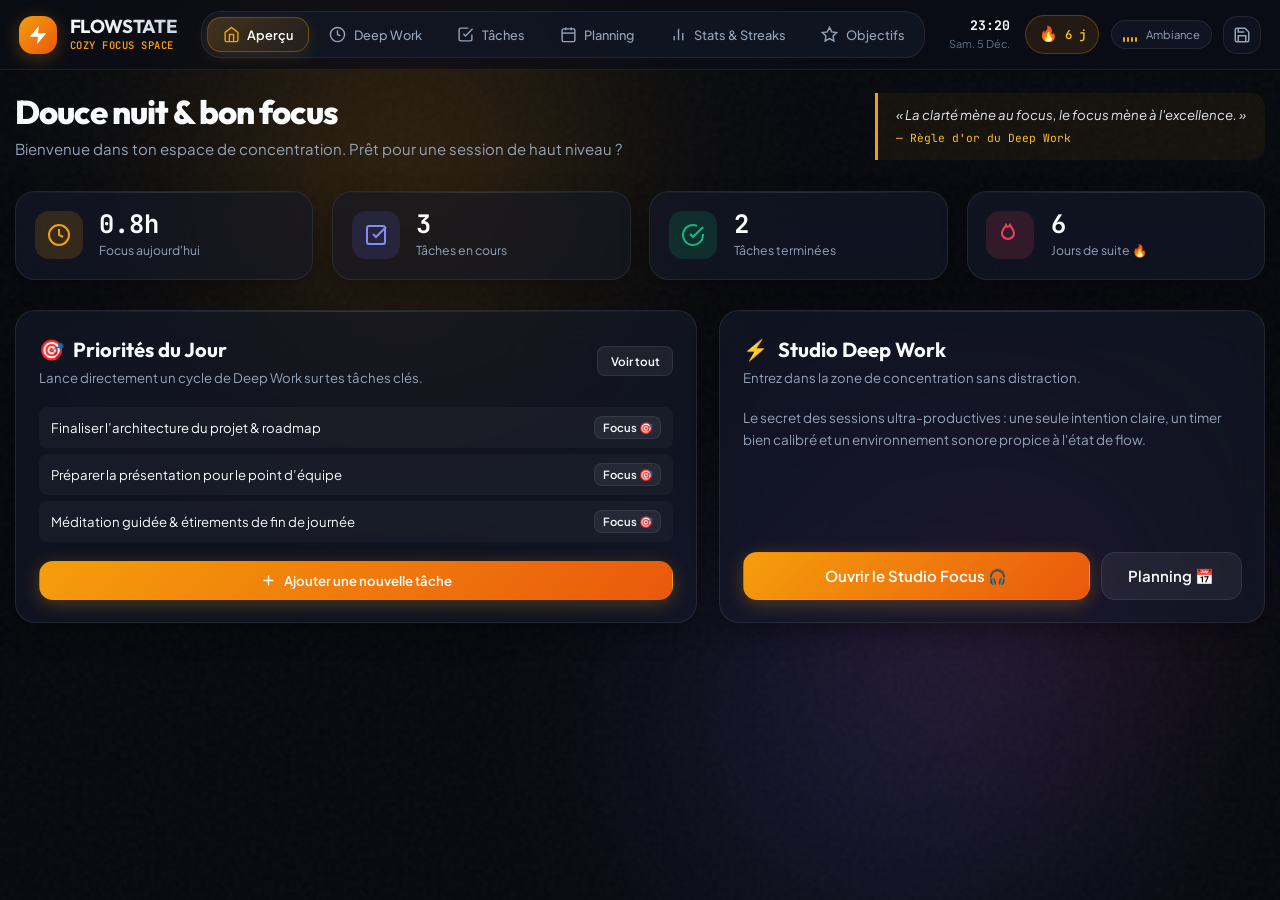
==== index.html @ b47ed3b2 "feat: complete Flowstate PWA with iOS support, lo-fi audio engine, deep work timer and planning" ====
<!DOCTYPE html>
<html lang="fr">
<head>
  <meta charset="UTF-8">
  <meta name="viewport" content="width=device-width, initial-scale=1.0, viewport-fit=cover">
  <title>FLOWSTATE — Productivité, Deep Work & Planning Cozy</title>
  <meta name="description" content="Plateforme de productivité personnelle alliant Deep Work, Time-blocking, To-Do list et ambiance sonore lo-fi.">
  <link rel="manifest" href="manifest.json">
  <meta name="theme-color" content="#0c0e17">
  <!-- iOS Safari PWA support -->
  <meta name="apple-mobile-web-app-capable" content="yes">
  <meta name="apple-mobile-web-app-status-bar-style" content="black-translucent">
  <meta name="apple-mobile-web-app-title" content="Flowstate">
  <link rel="apple-touch-icon" href="assets/apple-touch-icon.png">
  <link rel="stylesheet" href="css/style.css">
  <link rel="icon" type="image/png" href="assets/icon-192.png">
</head>
<body>
  <!-- Ambient Floating Glowing Orbs -->
  <div class="ambient-bg" aria-hidden="true">
    <div class="ambient-orb orb-1"></div>
    <div class="ambient-orb orb-2"></div>
    <div class="ambient-orb orb-3"></div>
  </div>
  <div class="ambient-noise" aria-hidden="true"></div>

  <!-- Confetti Canvas for Celebrations -->
  <canvas id="confettiCanvas" style="position:fixed;inset:0;pointer-events:none;z-index:999;"></canvas>

  <div class="app-layout">
    <!-- Sticky Navigation Header -->
    <header class="app-header">
      <div class="brand-section">
        <div class="brand-logo" title="Flowstate">
          <svg viewBox="0 0 24 24">
            <path d="M13 2L3 14h9l-1 8 10-12h-9l1-8z"/>
          </svg>
        </div>
        <div class="brand-info">
          <h1>FLOWSTATE</h1>
          <div class="brand-badge">Cozy Focus Space</div>
        </div>
      </div>

      <!-- Navigation Views -->
      <nav class="nav-tabs" aria-label="Navigation principale">
        <button class="nav-tab-btn active" data-nav-target="dashboard" id="nav-dashboard">
          <svg viewBox="0 0 24 24"><path d="M3 9l9-7 9 7v11a2 2 0 0 1-2 2H5a2 2 0 0 1-2-2z"></path><polyline points="9 22 9 12 15 12 15 22"></polyline></svg>
          Aperçu
        </button>
        <button class="nav-tab-btn" data-nav-target="timer" id="nav-timer">
          <svg viewBox="0 0 24 24"><circle cx="12" cy="12" r="10"></circle><polyline points="12 6 12 12 16 14"></polyline></svg>
          Deep Work
        </button>
        <button class="nav-tab-btn" data-nav-target="tasks" id="nav-tasks">
          <svg viewBox="0 0 24 24"><path d="M9 11l3 3L22 4"></path><path d="M21 12v7a2 2 0 0 1-2 2H5a2 2 0 0 1-2-2V5a2 2 0 0 1 2-2h11"></path></svg>
          Tâches
        </button>
        <button class="nav-tab-btn" data-nav-target="planner" id="nav-planner">
          <svg viewBox="0 0 24 24"><rect x="3" y="4" width="18" height="18" rx="2" ry="2"></rect><line x1="16" y1="2" x2="16" y2="6"></line><line x1="8" y1="2" x2="8" y2="6"></line><line x1="3" y1="10" x2="21" y2="10"></line></svg>
          Planning
        </button>
        <button class="nav-tab-btn" data-nav-target="stats" id="nav-stats">
          <svg viewBox="0 0 24 24"><line x1="18" y1="20" x2="18" y2="10"></line><line x1="12" y1="20" x2="12" y2="4"></line><line x1="6" y1="20" x2="6" y2="14"></line></svg>
          Stats & Streaks
        </button>
        <button class="nav-tab-btn" data-nav-target="goals" id="nav-goals">
          <svg viewBox="0 0 24 24"><polygon points="12 2 15.09 8.26 22 9.27 17 14.14 18.18 21.02 12 17.77 5.82 21.02 7 14.14 2 9.27 8.91 8.26 12 2"></polygon></svg>
          Objectifs
        </button>
      </nav>

      <!-- Right Header Actions -->
      <div class="header-actions">
        <!-- Live Clock & Date -->
        <div style="text-align: right; margin-right: 0.25rem;">
          <div id="liveClockTime" style="font-family: var(--font-mono); font-size: 0.88rem; font-weight: 700; color: var(--text-main);">--:--</div>
          <div id="liveClockDate" style="font-size: 0.72rem; color: var(--text-dim); text-transform: capitalize;">--</div>
        </div>

        <!-- Streak Pill -->
        <div class="streak-pill" title="Série de jours consécutifs avec session de travail">
          <span class="streak-icon">🔥</span>
          <span id="headerStreakNum">0</span>j
        </div>

        <!-- Ambient Sound Mini Player -->
        <div class="audio-quick-widget" id="audioQuickWidget" title="Ouvrir le mixeur d'ambiance Lo-Fi">
          <div class="audio-equalizer">
            <span class="eq-bar"></span>
            <span class="eq-bar"></span>
            <span class="eq-bar"></span>
            <span class="eq-bar"></span>
          </div>
          <span class="audio-quick-label">Ambiance</span>
        </div>

        <!-- Backup & Settings Button -->
        <button class="icon-btn" id="btnOpenBackupModal" title="Sauvegarde, Export/Import JSON">
          <svg viewBox="0 0 24 24" style="width: 18px; height: 18px; stroke: currentColor; fill: none; stroke-width: 2;">
            <path d="M19 21H5a2 2 0 0 1-2-2V5a2 2 0 0 1 2-2h11l5 5v11a2 2 0 0 1-2 2z"></path>
            <polyline points="17 21 17 13 7 13 7 21"></polyline>
            <polyline points="7 3 7 8 15 8"></polyline>
          </svg>
        </button>
      </div>
    </header>

    <!-- Main Content -->
    <main class="app-main">
      <!-- ========================================== -->
      <!-- VIEW 1: DASHBOARD OVERVIEW                 -->
      <!-- ========================================== -->
      <section class="tab-view active" id="view-dashboard">
        <div class="dashboard-hero">
          <div>
            <h2 class="greeting-title" id="dashboardGreeting">Bonjour</h2>
            <p class="greeting-subtitle">Bienvenue dans ton espace de concentration. Prêt pour une session de haut niveau ?</p>
          </div>
          <div class="quote-box">
            <div class="quote-text">« La clarté mène au focus, le focus mène à l'excellence. »</div>
            <div class="quote-author">— Règle d'or du Deep Work</div>
          </div>
        </div>

        <!-- Key Metrics Cards -->
        <div class="metrics-grid">
          <div class="glass-panel metric-card">
            <div class="metric-icon-wrap amber">
              <svg viewBox="0 0 24 24"><circle cx="12" cy="12" r="10"></circle><polyline points="12 6 12 12 16 14"></polyline></svg>
            </div>
            <div>
              <div class="metric-value" id="metricTodayFocus">0.0h</div>
              <div class="metric-label">Focus aujourd'hui</div>
            </div>
          </div>

          <div class="glass-panel metric-card">
            <div class="metric-icon-wrap indigo">
              <svg viewBox="0 0 24 24"><rect x="3" y="3" width="18" height="18" rx="2" ry="2"></rect><polyline points="9 11 12 14 22 4"></polyline></svg>
            </div>
            <div>
              <div class="metric-value" id="metricPendingTasks">0</div>
              <div class="metric-label">Tâches en cours</div>
            </div>
          </div>

          <div class="glass-panel metric-card">
            <div class="metric-icon-wrap emerald">
              <svg viewBox="0 0 24 24"><path d="M22 11.08V12a10 10 0 1 1-5.93-9.14"></path><polyline points="22 4 12 14.01 9 11.01"></polyline></svg>
            </div>
            <div>
              <div class="metric-value" id="metricDoneTasks">0</div>
              <div class="metric-label">Tâches terminées</div>
            </div>
          </div>

          <div class="glass-panel metric-card">
            <div class="metric-icon-wrap rose">
              <svg viewBox="0 0 24 24"><path d="M12 2c1.5 3 4 5 4 8a6 6 0 1 1-12 0c0-3 2.5-5 4-8 1 2 2 3 4 0z"></path></svg>
            </div>
            <div>
              <div class="metric-value" id="streakLargeNum">0</div>
              <div class="metric-label">Jours de suite 🔥</div>
            </div>
          </div>
        </div>

        <!-- Two columns: Quick Actions & Priorities -->
        <div class="dashboard-grid">
          <!-- Left: Current Priorities & Tasks Quick Access -->
          <div class="glass-panel">
            <div class="section-header">
              <div>
                <h3 class="section-title">
                  <span>🎯</span> Priorités du Jour
                </h3>
                <p class="section-desc">Lance directement un cycle de Deep Work sur tes tâches clés.</p>
              </div>
              <button onclick="window.app.switchTab('tasks')" class="btn btn-secondary btn-sm">Voir tout</button>
            </div>
            <div id="dashRecentTasksList"></div>
            <div style="margin-top: 1.25rem; text-align: center;">
              <button onclick="window.app.switchTab('tasks')" class="btn btn-primary" style="width: 100%;">
                <svg viewBox="0 0 24 24"><line x1="12" y1="5" x2="12" y2="19"></line><line x1="5" y1="12" x2="19" y2="12"></line></svg>
                Ajouter une nouvelle tâche
              </button>
            </div>
          </div>

          <!-- Right: Focus Studio Quick Launcher -->
          <div class="glass-panel" style="display: flex; flex-direction: column; justify-content: space-between;">
            <div>
              <div class="section-header">
                <div>
                  <h3 class="section-title">
                    <span>⚡</span> Studio Deep Work
                  </h3>
                  <p class="section-desc">Entrez dans la zone de concentration sans distraction.</p>
                </div>
              </div>
              <p style="font-size: 0.9rem; color: var(--text-muted); line-height: 1.6; margin-bottom: 1.5rem;">
                Le secret des sessions ultra-productives : une seule intention claire, un timer bien calibré et un environnement sonore propice à l'état de flow.
              </p>
            </div>
            <div style="display: flex; gap: 0.75rem;">
              <button onclick="window.app.switchTab('timer')" class="btn btn-primary btn-lg" style="flex: 1;">
                Ouvrir le Studio Focus 🎧
              </button>
              <button onclick="window.app.switchTab('planner')" class="btn btn-secondary btn-lg">
                Planning 📅
              </button>
            </div>
          </div>
        </div>
      </section>

      <!-- ========================================== -->
      <!-- VIEW 2: DEEP WORK STUDIO (TIMER)           -->
      <!-- ========================================== -->
      <section class="tab-view" id="view-timer">
        <div class="deepwork-container">
          <div class="glass-panel timer-card">
            <!-- Mode Selector Pills -->
            <div class="timer-modes">
              <button class="timer-mode-btn active" data-timer-mode="deepwork">Deep Work (50m)</button>
              <button class="timer-mode-btn" data-timer-mode="pomodoro">Pomodoro (25m)</button>
              <button class="timer-mode-btn" data-timer-mode="ultradian">Sprint (90m)</button>
            </div>

            <!-- Circular SVG Progress Timer -->
            <div class="timer-circle-wrap">
              <svg class="timer-svg" viewBox="0 0 320 320">
                <defs>
                  <linearGradient id="timerGradient" x1="0" y1="0" x2="1" y2="1">
                    <stop offset="0%" stop-color="#F59E0B" />
                    <stop offset="50%" stop-color="#FB923C" />
                    <stop offset="100%" stop-color="#EA580C" />
                  </linearGradient>
                </defs>
                <circle class="timer-circle-bg" cx="160" cy="160" r="140"></circle>
                <circle class="timer-circle-progress" id="timerProgressCircle" cx="160" cy="160" r="140"></circle>
              </svg>
              <div class="timer-center-content">
                <div class="timer-countdown" id="timerCountdown">50:00</div>
                <div class="timer-session-label" id="timerSessionLabel">🎯 Deep Work en cours</div>
                <div class="timer-session-cycle" id="timerCycleLabel">Cycle #1</div>
              </div>
            </div>

            <!-- Session Intention / Active Task -->
            <div class="focus-intention-wrap">
              <div class="focus-intention-text">
                <div class="intention-label">Intention de cette session :</div>
                <div class="intention-task-name" id="intentionTaskName">Session libre (aucun objectif spécifique lié)</div>
              </div>
              <button onclick="window.app.switchTab('tasks')" class="btn btn-secondary btn-sm" title="Associer une tâche de la liste">
                Changer
              </button>
            </div>

            <!-- Controls (Play, Reset, Skip, Zen Fullscreen) -->
            <div class="timer-controls">
              <button class="btn-timer-secondary" id="btnTimerReset" title="Réinitialiser le cycle">
                <svg viewBox="0 0 24 24"><path d="M1 4v6h6"></path><path d="M3.51 15a9 9 0 1 0 2.13-9.36L1 10"></path></svg>
              </button>

              <button class="btn-timer-primary" id="btnTimerPlay" title="Démarrer / Pause">
                <svg viewBox="0 0 24 24"><path d="M8 5v14l11-7z"/></svg>
              </button>

              <button class="btn-timer-secondary" id="btnTimerSkip" title="Passer au segment suivant">
                <svg viewBox="0 0 24 24"><polygon points="5 4 15 12 5 20 5 4"></polygon><line x1="19" y1="5" x2="19" y2="19"></line></svg>
              </button>

              <button class="btn-timer-secondary" id="btnTimerZen" title="Mode Zen Plein Écran (Echap pour sortir)">
                <svg viewBox="0 0 24 24"><polyline points="15 3 21 3 21 9"></polyline><polyline points="9 21 3 21 3 15"></polyline><line x1="21" y1="3" x2="14" y2="10"></line><line x1="3" y1="21" x2="10" y2="14"></line></svg>
              </button>
            </div>
          </div>
        </div>
      </section>

      <!-- ========================================== -->
      <!-- VIEW 3: TO-DO LIST & TASK MANAGEMENT       -->
      <!-- ========================================== -->
      <section class="tab-view" id="view-tasks">
        <div class="tasks-container">
          <!-- Task Creation Bar -->
          <div class="task-creator-card">
            <div class="task-input-row">
              <input type="text" class="task-main-input" id="taskMainInput" placeholder="Quelle est ta prochaine tâche clé ? (Appuie sur Entrée)">
              <button class="btn btn-primary" id="btnAddTask">
                <svg viewBox="0 0 24 24"><line x1="12" y1="5" x2="12" y2="19"></line><line x1="5" y1="12" x2="19" y2="12"></line></svg>
                Ajouter
              </button>
            </div>
            <div class="task-options-row">
              <div class="task-filters-inline">
                <span style="font-size: 0.8rem; color: var(--text-dim);">Options :</span>
                <select class="select-custom" id="taskPrioritySelect">
                  <option value="high">Priorité Haute 🔴</option>
                  <option value="medium" selected>Priorité Moyenne 🟡</option>
                  <option value="low">Priorité Basse ⚪</option>
                </select>

                <select class="select-custom" id="taskCategorySelect">
                  <option value="deepwork" selected>🎯 Deep Work</option>
                  <option value="projet">🚀 Projet</option>
                  <option value="admin">📋 Admin</option>
                  <option value="perso">🌿 Perso</option>
                </select>

                <select class="select-custom" id="taskPomoEstSelect">
                  <option value="1">1 cycle (25-50m)</option>
                  <option value="2" selected>2 cycles</option>
                  <option value="3">3 cycles</option>
                  <option value="4">4 cycles</option>
                </select>
              </div>
            </div>
          </div>

          <!-- Filters & Search Bar -->
          <div class="task-filters-bar">
            <div class="filter-pills">
              <button class="filter-pill-btn active" data-task-filter="all">Toutes</button>
              <button class="filter-pill-btn" data-task-filter="active">En cours</button>
              <button class="filter-pill-btn" data-task-filter="completed">Terminées</button>
              <button class="filter-pill-btn" data-task-filter="deepwork">Deep Work</button>
              <button class="filter-pill-btn" data-task-filter="high">Priorité Haute</button>
            </div>

            <div class="search-box">
              <svg viewBox="0 0 24 24"><circle cx="11" cy="11" r="8"></circle><line x1="21" y1="21" x2="16.65" y2="16.65"></line></svg>
              <input type="text" id="taskSearchInput" placeholder="Rechercher une tâche...">
            </div>
          </div>

          <!-- Dynamic Task List -->
          <div class="task-list" id="taskList"></div>
        </div>
      </section>

      <!-- ========================================== -->
      <!-- VIEW 4: DAILY PLANNING & TIME BLOCKING     -->
      <!-- ========================================== -->
      <section class="tab-view" id="view-planner">
        <div class="planning-header-row">
          <div>
            <h2 class="section-title"><span>📅</span> Emploi du Temps & Time-Blocking</h2>
            <p class="section-desc">Planifie tes plages horaires de la journée pour éliminer la procrastination.</p>
          </div>
          <div style="display: flex; gap: 0.75rem; align-items: center;">
            <div class="day-picker" id="dayPickerList"></div>
            <button class="btn btn-primary btn-sm" id="btnAddTimeBlock">
              <svg viewBox="0 0 24 24"><line x1="12" y1="5" x2="12" y2="19"></line><line x1="5" y1="12" x2="19" y2="12"></line></svg>
              + Bloquer un créneau
            </button>
          </div>
        </div>

        <!-- Timeline Schedule Grid -->
        <div class="timeline-container">
          <div class="timeline-hours-col" id="timelineHoursCol"></div>
          <div class="timeline-blocks-col" id="timelineBlocksCol"></div>
        </div>
      </section>

      <!-- ========================================== -->
      <!-- VIEW 5: STATS & STREAKS (HEATMAP & CHARTS) -->
      <!-- ========================================== -->
      <section class="tab-view" id="view-stats">
        <div class="streak-hero-banner">
          <div class="streak-big-stat">
            <span class="streak-fire-large">🔥</span>
            <div>
              <div class="streak-number" id="streakLargeNum">0</div>
              <div class="streak-label">Jours consécutifs de productivité</div>
            </div>
          </div>
          <div style="display: flex; gap: 2.5rem; text-align: right;">
            <div>
              <div style="font-family: var(--font-mono); font-size: 1.8rem; font-weight: 700; color: #fff;" id="bestStreakNum">0 jours</div>
              <div style="font-size: 0.8rem; color: var(--text-muted);">Record de série</div>
            </div>
            <div>
              <div style="font-family: var(--font-mono); font-size: 1.8rem; font-weight: 700; color: var(--accent-amber-light);" id="totalFocusHours">0 h</div>
              <div style="font-size: 0.8rem; color: var(--text-muted);">Temps total enregistré</div>
            </div>
          </div>
        </div>

        <div class="stats-grid">
          <!-- 30-Day Activity Heatmap -->
          <div class="glass-panel col-span-12">
            <div class="section-header">
              <div>
                <h3 class="section-title"><span>📊</span> Intensité de Deep Work (30 derniers jours)</h3>
                <p class="section-desc">Chaque case représente une journée. Plus la couleur est dorée, plus la session a été intense.</p>
              </div>
            </div>
            <div class="heatmap-container">
              <div class="heatmap-grid" id="activityHeatmapGrid"></div>
            </div>
            <div style="display: flex; align-items: center; justify-content: flex-end; gap: 6px; margin-top: 1rem; font-size: 0.75rem; color: var(--text-dim);">
              <span>Moins</span>
              <div class="heatmap-cell" data-level="0" style="width: 12px; height: 12px;"></div>
              <div class="heatmap-cell" data-level="1" style="width: 12px; height: 12px;"></div>
              <div class="heatmap-cell" data-level="2" style="width: 12px; height: 12px;"></div>
              <div class="heatmap-cell" data-level="3" style="width: 12px; height: 12px;"></div>
              <div class="heatmap-cell" data-level="4" style="width: 12px; height: 12px;"></div>
              <span>Plus</span>
            </div>
          </div>

          <!-- Weekly Chart -->
          <div class="glass-panel col-span-12">
            <div class="section-header">
              <div>
                <h3 class="section-title"><span>📈</span> Répartition de la Semaine en Cours (Minutes)</h3>
                <p class="section-desc">Volume d'heures et minutes de concentration par jour de la semaine.</p>
              </div>
            </div>
            <div class="chart-wrap" id="weeklyChartWrap"></div>
          </div>
        </div>
      </section>

      <!-- ========================================== -->
      <!-- VIEW 6: GOALS & METRICS                   -->
      <!-- ========================================== -->
      <section class="tab-view" id="view-goals">
        <div class="section-header" style="margin-bottom: 2rem;">
          <div>
            <h2 class="section-title"><span>🎯</span> Objectifs Hebdomadaires & Métriques Clés</h2>
            <p class="section-desc">Mesure tes victoires semaine après semaine et garde le cap sur tes priorités.</p>
          </div>
          <button class="btn btn-primary" id="btnAddWeeklyGoal">
            <svg viewBox="0 0 24 24"><line x1="12" y1="5" x2="12" y2="19"></line><line x1="5" y1="12" x2="19" y2="12"></line></svg>
            + Nouvel Objectif
          </button>
        </div>

        <div class="goals-list" id="weeklyGoalsList"></div>
      </section>
    </main>

    <!-- Floating Ambient Sound Drawer -->
    <div class="ambient-drawer" id="ambientDrawer">
      <div class="drawer-header">
        <div class="drawer-title">
          <span>🎧</span> Mixeur d'Ambiance Lo-Fi
        </div>
        <button class="icon-btn" id="btnCloseDrawer" style="width: 28px; height: 28px;">✕</button>
      </div>

      <div class="sound-channels-list">
        <div class="sound-channel-item">
          <div class="sound-channel-info">
            <span class="sound-channel-icon">🌧️</span>
            <span class="sound-channel-name">Pluie douce</span>
          </div>
          <div class="sound-slider-wrap">
            <input type="range" id="slider-rain" min="0" max="1" step="0.05" value="0">
          </div>
        </div>

        <div class="sound-channel-item">
          <div class="sound-channel-info">
            <span class="sound-channel-icon">🪵</span>
            <span class="sound-channel-name">Cheminée cosy</span>
          </div>
          <div class="sound-slider-wrap">
            <input type="range" id="slider-fire" min="0" max="1" step="0.05" value="0">
          </div>
        </div>

        <div class="sound-channel-item">
          <div class="sound-channel-info">
            <span class="sound-channel-icon">🪐</span>
            <span class="sound-channel-name">Ondes Thêta (432Hz)</span>
          </div>
          <div class="sound-slider-wrap">
            <input type="range" id="slider-drone" min="0" max="1" step="0.05" value="0">
          </div>
        </div>

        <div class="sound-channel-item">
          <div class="sound-channel-info">
            <span class="sound-channel-icon">🍃</span>
            <span class="sound-channel-name">Brise apaisante</span>
          </div>
          <div class="sound-slider-wrap">
            <input type="range" id="slider-wind" min="0" max="1" step="0.05" value="0">
          </div>
        </div>

        <div style="margin-top: 1rem; padding-top: 0.85rem; border-top: 1px solid var(--border-subtle); display: flex; align-items: center; justify-content: space-between;">
          <span style="font-size: 0.8rem; color: var(--text-muted);">Volume Master :</span>
          <div style="width: 140px;">
            <input type="range" id="slider-master" min="0" max="1" step="0.05" value="0.7">
          </div>
        </div>

        <button class="btn btn-secondary btn-sm" id="btnMuteAll" style="width: 100%; margin-top: 0.5rem;">
          Couper le son (Mute)
        </button>
      </div>
    </div>

    <!-- Backup & JSON Export/Import Modal -->
    <div class="modal-backdrop" id="backupModal">
      <div class="modal-dialog">
        <div style="display: flex; justify-content: space-between; align-items: center; margin-bottom: 1.25rem;">
          <h3 style="font-family: var(--font-heading); font-size: 1.2rem; font-weight: 700;">💾 Données & Sauvegarde Locale</h3>
          <button class="icon-btn" id="btnCloseModal" style="width: 28px; height: 28px;">✕</button>
        </div>
        <p style="font-size: 0.88rem; color: var(--text-muted); line-height: 1.5; margin-bottom: 1.5rem;">
          Toutes tes données (tâches, planning, stats, séries et objectifs) sont stockées en toute confidentialité dans ton navigateur (LocalStorage). Tu peux les exporter en JSON ou restaurer une sauvegarde précédente à tout moment.
        </p>
        <div style="display: flex; flex-direction: column; gap: 0.75rem;">
          <button class="btn btn-primary" id="btnExportJson">
            <svg viewBox="0 0 24 24"><path d="M21 15v4a2 2 0 0 1-2 2H5a2 2 0 0 1-2-2v-4"></path><polyline points="7 10 12 15 17 10"></polyline><line x1="12" y1="15" x2="12" y2="3"></line></svg>
            Exporter mes données (.json)
          </button>
          <button class="btn btn-secondary" id="btnImportJson">
            <svg viewBox="0 0 24 24"><path d="M21 15v4a2 2 0 0 1-2 2H5a2 2 0 0 1-2-2v-4"></path><polyline points="17 8 12 3 7 8"></polyline><line x1="12" y1="3" x2="12" y2="15"></line></svg>
            Importer un fichier JSON
          </button>
          <input type="file" id="importFileInput" accept=".json" style="display: none;">
          <button class="btn btn-ghost" id="btnResetData" style="color: var(--accent-rose); margin-top: 0.5rem;">
            Réinitialiser toutes les données
          </button>
        </div>
      </div>
    </div>

    <!-- Toast Notifications -->
    <div class="toast-container" id="toastContainer"></div>
  </div>

  <!-- Scripts -->
  <script src="js/audio.js"></script>
  <script src="js/timer.js"></script>
  <script src="js/tasks.js"></script>
  <script src="js/planner.js"></script>
  <script src="js/stats.js"></script>
  <script src="js/app.js"></script>
  <script>
    if ('serviceWorker' in navigator) {
      window.addEventListener('load', () => {
        navigator.serviceWorker.register('./sw.js').catch(err => {
          console.log('ServiceWorker registration error:', err);
        });
      });
    }
  </script>
</body>
</html>
---- css/style.css ----
/* ==========================================================================
   FLOWSTATE - Cozy Lo-Fi & Dark Glassmorphism Design System
   ========================================================================== */

@import url('https://fonts.googleapis.com/css2?family=JetBrains+Mono:wght@400;500;600;700&family=Plus+Jakarta+Sans:wght@300;400;500;600;700;800&family=Outfit:wght@500;600;700;800&display=swap');

:root {
  /* Color Palette */
  --bg-darkest: #07090e;
  --bg-base: #0c0e17;
  --bg-surface: rgba(18, 22, 36, 0.72);
  --bg-surface-hover: rgba(26, 32, 52, 0.85);
  --bg-surface-elevated: rgba(28, 35, 58, 0.9);
  --bg-glass-card: rgba(20, 25, 41, 0.65);
  --bg-input: rgba(12, 16, 28, 0.7);

  /* Borders & Glass Highlights */
  --border-subtle: rgba(255, 255, 255, 0.08);
  --border-medium: rgba(255, 255, 255, 0.14);
  --border-glow: rgba(245, 158, 11, 0.35);

  /* Cozy Amber / Sunset Accents */
  --accent-amber: #f59e0b;
  --accent-amber-light: #fbbf24;
  --accent-amber-glow: rgba(245, 158, 11, 0.28);
  --accent-orange: #ea580c;

  /* Lo-fi Secondary Highlights */
  --accent-purple: #8b5cf6;
  --accent-indigo: #6366f1;
  --accent-emerald: #10b981;
  --accent-rose: #f43f5e;
  --accent-cyan: #06b6d4;

  /* Typography Colors */
  --text-main: #f8fafc;
  --text-muted: #94a3b8;
  --text-dim: #64748b;
  --text-inverted: #0b0d14;

  /* Typography Families */
  --font-sans: 'Plus Jakarta Sans', -apple-system, BlinkMacSystemFont, sans-serif;
  --font-heading: 'Outfit', var(--font-sans);
  --font-mono: 'JetBrains Mono', monospace;

  /* Radii & Shadows */
  --radius-sm: 8px;
  --radius-md: 14px;
  --radius-lg: 20px;
  --radius-full: 9999px;

  --shadow-sm: 0 4px 12px rgba(0, 0, 0, 0.3);
  --shadow-md: 0 10px 30px -5px rgba(0, 0, 0, 0.45);
  --shadow-lg: 0 20px 45px -10px rgba(0, 0, 0, 0.65);
  --shadow-glow: 0 0 35px -5px var(--accent-amber-glow);

  /* Transitions */
  --transition-fast: 0.18s cubic-bezier(0.4, 0, 0.2, 1);
  --transition-smooth: 0.3s cubic-bezier(0.16, 1, 0.3, 1);
  --transition-bounce: 0.4s cubic-bezier(0.34, 1.56, 0.64, 1);
}

/* Base Reset */
*, *::before, *::after {
  box-sizing: border-box;
  margin: 0;
  padding: 0;
}

html {
  font-size: 15px;
  scroll-behavior: smooth;
  height: 100%;
}

body {
  min-height: 100%;
  font-family: var(--font-sans);
  background-color: var(--bg-darkest);
  color: var(--text-main);
  line-height: 1.55;
  overflow-x: hidden;
  position: relative;
  -webkit-font-smoothing: antialiased;
  -moz-osx-font-smoothing: grayscale;
}

/* Ambient Background Orbs */
.ambient-bg {
  position: fixed;
  inset: 0;
  pointer-events: none;
  z-index: 0;
  overflow: hidden;
}

.ambient-orb {
  position: absolute;
  border-radius: 50%;
  filter: blur(110px);
  opacity: 0.28;
  animation: floatOrb 22s infinite alternate ease-in-out;
}

.orb-1 {
  width: 550px;
  height: 550px;
  background: radial-gradient(circle, #f59e0b 0%, rgba(245, 158, 11, 0) 70%);
  top: -120px;
  left: 10%;
  animation-duration: 26s;
}

.orb-2 {
  width: 650px;
  height: 650px;
  background: radial-gradient(circle, #6366f1 0%, rgba(99, 102, 241, 0) 70%);
  bottom: -150px;
  right: 5%;
  animation-duration: 32s;
  animation-delay: -8s;
  opacity: 0.22;
}

.orb-3 {
  width: 480px;
  height: 480px;
  background: radial-gradient(circle, #ec4899 0%, rgba(236, 72, 153, 0) 70%);
  top: 40%;
  left: 60%;
  animation-duration: 28s;
  animation-delay: -14s;
  opacity: 0.18;
}

@keyframes floatOrb {
  0% { transform: translate(0, 0) scale(1); }
  50% { transform: translate(45px, 35px) scale(1.08); }
  100% { transform: translate(-35px, -25px) scale(0.95); }
}

/* Grid Noise Texture Overlay */
.ambient-noise {
  position: fixed;
  inset: 0;
  pointer-events: none;
  z-index: 1;
  opacity: 0.035;
  background-image: url("data:image/svg+xml,%3Csvg viewBox='0 0 200 200' xmlns='http://www.w3.org/2000/svg'%3E%3Cfilter id='noiseFilter'%3E%3CfeTurbulence type='fractalNoise' baseFrequency='0.8' numOctaves='3' stitchTiles='stitch'/%3E%3C/filter%3E%3Crect width='100%25' height='100%25' filter='url(%23noiseFilter)'/%3E%3C/svg%3E");
}

/* App Container */
.app-layout {
  position: relative;
  z-index: 2;
  min-height: 100vh;
  display: flex;
  flex-direction: column;
}

/* ==========================================================================
   Header & Top Navigation
   ========================================================================== */

.app-header {
  position: sticky;
  top: 0;
  z-index: 50;
  backdrop-filter: blur(20px) saturate(180%);
  background: rgba(12, 14, 23, 0.78);
  border-bottom: 1px solid var(--border-subtle);
  padding: max(0.75rem, env(safe-area-inset-top)) max(1.25rem, env(safe-area-inset-right)) 0.75rem max(1.25rem, env(safe-area-inset-left));
  display: flex;
  align-items: center;
  justify-content: space-between;
  gap: 1.5rem;
}

.brand-section {
  display: flex;
  align-items: center;
  gap: 0.85rem;
}

.brand-logo {
  width: 38px;
  height: 38px;
  background: linear-gradient(135deg, var(--accent-amber), #ea580c);
  border-radius: var(--radius-md);
  display: flex;
  align-items: center;
  justify-content: center;
  box-shadow: 0 4px 18px var(--accent-amber-glow);
  position: relative;
}

.brand-logo svg {
  width: 22px;
  height: 22px;
  fill: #fff;
}

.brand-info h1 {
  font-family: var(--font-heading);
  font-size: 1.25rem;
  font-weight: 700;
  letter-spacing: -0.02em;
  background: linear-gradient(to right, #ffffff, #cbd5e1);
  -webkit-background-clip: text;
  -webkit-text-fill-color: transparent;
  line-height: 1.1;
}

.brand-badge {
  font-size: 0.7rem;
  color: var(--accent-amber);
  font-family: var(--font-mono);
  letter-spacing: 0.05em;
  text-transform: uppercase;
  font-weight: 600;
}

/* Nav Tabs */
.nav-tabs {
  display: flex;
  align-items: center;
  gap: 0.35rem;
  background: rgba(18, 23, 38, 0.8);
  padding: 0.3rem;
  border-radius: var(--radius-lg);
  border: 1px solid var(--border-subtle);
}

.nav-tab-btn {
  display: flex;
  align-items: center;
  gap: 0.5rem;
  padding: 0.55rem 1rem;
  border-radius: var(--radius-md);
  background: transparent;
  border: none;
  color: var(--text-muted);
  font-family: var(--font-sans);
  font-size: 0.85rem;
  font-weight: 500;
  cursor: pointer;
  transition: all var(--transition-fast);
}

.nav-tab-btn svg {
  width: 17px;
  height: 17px;
  stroke: currentColor;
  stroke-width: 2;
  fill: none;
}

.nav-tab-btn:hover {
  color: var(--text-main);
  background: rgba(255, 255, 255, 0.05);
}

.nav-tab-btn.active {
  color: #fff;
  background: linear-gradient(135deg, rgba(245, 158, 11, 0.22), rgba(245, 158, 11, 0.08));
  border: 1px solid rgba(245, 158, 11, 0.3);
  box-shadow: 0 4px 15px rgba(245, 158, 11, 0.15);
  font-weight: 600;
}

.nav-tab-btn.active svg {
  stroke: var(--accent-amber);
}

/* Header Action Tools */
.header-actions {
  display: flex;
  align-items: center;
  gap: 0.75rem;
}

.streak-pill {
  display: flex;
  align-items: center;
  gap: 0.45rem;
  padding: 0.45rem 0.85rem;
  border-radius: var(--radius-full);
  background: rgba(245, 158, 11, 0.1);
  border: 1px solid rgba(245, 158, 11, 0.25);
  color: var(--accent-amber-light);
  font-size: 0.82rem;
  font-weight: 600;
  font-family: var(--font-mono);
}

.streak-icon {
  font-size: 1rem;
  animation: pulseFire 2s infinite ease-in-out;
}

@keyframes pulseFire {
  0%, 100% { transform: scale(1); }
  50% { transform: scale(1.15) rotate(4deg); }
}

.icon-btn {
  width: 38px;
  height: 38px;
  border-radius: var(--radius-md);
  background: var(--bg-surface);
  border: 1px solid var(--border-subtle);
  color: var(--text-muted);
  display: flex;
  align-items: center;
  justify-content: center;
  cursor: pointer;
  transition: all var(--transition-fast);
  position: relative;
}

.icon-btn:hover {
  background: var(--bg-surface-hover);
  color: var(--text-main);
  border-color: var(--border-medium);
  transform: translateY(-1px);
}

.icon-btn.active {
  background: rgba(99, 102, 241, 0.2);
  border-color: rgba(99, 102, 241, 0.4);
  color: #a5b4fc;
  box-shadow: 0 0 15px rgba(99, 102, 241, 0.25);
}

/* Audio Player Floating Bar */
.audio-quick-widget {
  display: flex;
  align-items: center;
  gap: 0.6rem;
  background: rgba(18, 23, 38, 0.85);
  border: 1px solid var(--border-subtle);
  padding: 0.35rem 0.75rem;
  border-radius: var(--radius-full);
}

.audio-equalizer {
  display: flex;
  align-items: flex-end;
  gap: 2px;
  height: 14px;
  width: 14px;
}

.eq-bar {
  width: 2px;
  background: var(--accent-amber);
  border-radius: 1px;
  height: 30%;
  transition: height 0.2s ease;
}

.audio-quick-widget.playing .eq-bar:nth-child(1) { animation: eqJump 0.8s infinite ease alternate; }
.audio-quick-widget.playing .eq-bar:nth-child(2) { animation: eqJump 1.1s infinite 0.2s ease alternate; }
.audio-quick-widget.playing .eq-bar:nth-child(3) { animation: eqJump 0.7s infinite 0.4s ease alternate; }
.audio-quick-widget.playing .eq-bar:nth-child(4) { animation: eqJump 0.9s infinite 0.1s ease alternate; }

@keyframes eqJump {
  0% { height: 20%; }
  100% { height: 100%; }
}

.audio-quick-label {
  font-size: 0.75rem;
  color: var(--text-muted);
  cursor: pointer;
}

/* Main Content Area */
.app-main {
  flex: 1;
  padding: 1.5rem max(1rem, env(safe-area-inset-right)) max(3.5rem, calc(2rem + env(safe-area-inset-bottom))) max(1rem, env(safe-area-inset-left));
  max-width: 1440px;
  margin: 0 auto;
  width: 100%;
}

/* Tab Views */
.tab-view {
  display: none;
  animation: fadeIn 0.35s cubic-bezier(0.16, 1, 0.3, 1) forwards;
}

.tab-view.active {
  display: block;
}

@keyframes fadeIn {
  from { opacity: 0; transform: translateY(8px); }
  to { opacity: 1; transform: translateY(0); }
}

/* Cards & Glassmorphism Utilities */
.glass-panel {
  background: var(--bg-glass-card);
  backdrop-filter: blur(20px) saturate(180%);
  -webkit-backdrop-filter: blur(20px) saturate(180%);
  border: 1px solid var(--border-subtle);
  border-radius: var(--radius-lg);
  padding: 1.5rem;
  box-shadow: var(--shadow-md);
  position: relative;
  overflow: hidden;
  transition: border-color var(--transition-fast), box-shadow var(--transition-fast);
}

.glass-panel:hover {
  border-color: rgba(255, 255, 255, 0.12);
}

.glass-panel::before {
  content: '';
  position: absolute;
  top: 0;
  left: 0;
  right: 0;
  height: 1px;
  background: linear-gradient(90deg, transparent, rgba(255, 255, 255, 0.12), transparent);
}

/* Section Headers */
.section-header {
  display: flex;
  align-items: center;
  justify-content: space-between;
  margin-bottom: 1.25rem;
}

.section-title {
  font-family: var(--font-heading);
  font-size: 1.35rem;
  font-weight: 700;
  color: var(--text-main);
  display: flex;
  align-items: center;
  gap: 0.65rem;
}

.section-desc {
  font-size: 0.88rem;
  color: var(--text-muted);
  margin-top: 0.2rem;
}

/* Buttons */
.btn {
  display: inline-flex;
  align-items: center;
  justify-content: center;
  gap: 0.5rem;
  padding: 0.65rem 1.25rem;
  border-radius: var(--radius-md);
  font-family: var(--font-sans);
  font-size: 0.88rem;
  font-weight: 600;
  cursor: pointer;
  border: 1px solid transparent;
  transition: all var(--transition-fast);
  text-decoration: none;
}

.btn svg {
  width: 17px;
  height: 17px;
  stroke: currentColor;
  stroke-width: 2;
  fill: none;
}

.btn-primary {
  background: linear-gradient(135deg, var(--accent-amber), #ea580c);
  color: #fff;
  box-shadow: 0 4px 18px var(--accent-amber-glow);
}

.btn-primary:hover {
  background: linear-gradient(135deg, #f59e0b, #f97316);
  transform: translateY(-2px);
  box-shadow: 0 6px 22px rgba(245, 158, 11, 0.4);
}

.btn-secondary {
  background: rgba(255, 255, 255, 0.06);
  border-color: var(--border-subtle);
  color: var(--text-main);
}

.btn-secondary:hover {
  background: rgba(255, 255, 255, 0.1);
  border-color: var(--border-medium);
  transform: translateY(-1px);
}

.btn-ghost {
  background: transparent;
  color: var(--text-muted);
}

.btn-ghost:hover {
  color: var(--text-main);
  background: rgba(255, 255, 255, 0.05);
}

.btn-sm {
  padding: 0.42rem 0.85rem;
  font-size: 0.78rem;
  border-radius: var(--radius-sm);
}

.btn-lg {
  padding: 0.85rem 1.75rem;
  font-size: 1rem;
  border-radius: var(--radius-md);
}

/* ==========================================================================
   DASHBOARD VIEW
   ========================================================================== */

.dashboard-hero {
  margin-bottom: 2rem;
  display: flex;
  align-items: center;
  justify-content: space-between;
  gap: 1.5rem;
}

.greeting-title {
  font-family: var(--font-heading);
  font-size: 2.2rem;
  font-weight: 800;
  letter-spacing: -0.03em;
  line-height: 1.2;
}

.greeting-subtitle {
  font-size: 1rem;
  color: var(--text-muted);
  margin-top: 0.35rem;
}

.quote-box {
  background: rgba(245, 158, 11, 0.06);
  border-left: 3px solid var(--accent-amber);
  padding: 0.85rem 1.25rem;
  border-radius: 0 var(--radius-md) var(--radius-md) 0;
  max-width: 440px;
}

.quote-text {
  font-style: italic;
  font-size: 0.88rem;
  color: #e2e8f0;
}

.quote-author {
  font-size: 0.75rem;
  color: var(--accent-amber-light);
  margin-top: 0.3rem;
  font-family: var(--font-mono);
}

/* Metrics Row */
.metrics-grid {
  display: grid;
  grid-template-columns: repeat(auto-fit, minmax(220px, 1fr));
  gap: 1.25rem;
  margin-bottom: 2rem;
}

.metric-card {
  display: flex;
  align-items: center;
  gap: 1.1rem;
  padding: 1.25rem;
}

.metric-icon-wrap {
  width: 48px;
  height: 48px;
  border-radius: var(--radius-md);
  display: flex;
  align-items: center;
  justify-content: center;
  flex-shrink: 0;
}

.metric-icon-wrap.amber { background: rgba(245, 158, 11, 0.15); color: var(--accent-amber); }
.metric-icon-wrap.indigo { background: rgba(99, 102, 241, 0.15); color: #818cf8; }
.metric-icon-wrap.emerald { background: rgba(16, 185, 129, 0.15); color: var(--accent-emerald); }
.metric-icon-wrap.rose { background: rgba(244, 63, 94, 0.15); color: var(--accent-rose); }

.metric-icon-wrap svg {
  width: 24px;
  height: 24px;
  stroke: currentColor;
  stroke-width: 2;
  fill: none;
}

.metric-value {
  font-family: var(--font-mono);
  font-size: 1.7rem;
  font-weight: 700;
  color: var(--text-main);
  line-height: 1.1;
}

.metric-label {
  font-size: 0.82rem;
  color: var(--text-muted);
  margin-top: 0.2rem;
}

/* Dashboard Two Column Grid */
.dashboard-grid {
  display: grid;
  grid-template-columns: 1.25fr 1fr;
  gap: 1.5rem;
}

/* ==========================================================================
   DEEP WORK STUDIO (TIMER)
   ========================================================================== */

.deepwork-container {
  max-width: 900px;
  margin: 0 auto;
}

.timer-card {
  text-align: center;
  padding: 3rem 2rem 2.5rem;
}

/* Presets pill bar */
.timer-modes {
  display: inline-flex;
  gap: 0.4rem;
  background: rgba(15, 19, 32, 0.85);
  padding: 0.35rem;
  border-radius: var(--radius-full);
  border: 1px solid var(--border-subtle);
  margin-bottom: 2.2rem;
}

.timer-mode-btn {
  padding: 0.5rem 1.25rem;
  border-radius: var(--radius-full);
  background: transparent;
  border: none;
  color: var(--text-muted);
  font-family: var(--font-sans);
  font-size: 0.85rem;
  font-weight: 600;
  cursor: pointer;
  transition: all var(--transition-fast);
}

.timer-mode-btn:hover {
  color: var(--text-main);
}

.timer-mode-btn.active {
  background: linear-gradient(135deg, var(--accent-amber), #ea580c);
  color: #fff;
  box-shadow: 0 4px 15px var(--accent-amber-glow);
}

/* Circular Timer Display */
.timer-circle-wrap {
  position: relative;
  width: 320px;
  height: 320px;
  margin: 0 auto 2.5rem;
}

.timer-svg {
  transform: rotate(-90deg);
  width: 100%;
  height: 100%;
}

.timer-circle-bg {
  fill: none;
  stroke: rgba(255, 255, 255, 0.05);
  stroke-width: 8;
}

.timer-circle-progress {
  fill: none;
  stroke: url(#timerGradient);
  stroke-width: 8;
  stroke-linecap: round;
  transition: stroke-dashoffset 0.4s ease;
  filter: drop-shadow(0 0 10px rgba(245, 158, 11, 0.4));
}

.timer-center-content {
  position: absolute;
  inset: 0;
  display: flex;
  flex-direction: column;
  align-items: center;
  justify-content: center;
}

.timer-countdown {
  font-family: var(--font-mono);
  font-size: 4.4rem;
  font-weight: 700;
  letter-spacing: -0.04em;
  color: #ffffff;
  text-shadow: 0 0 30px rgba(245, 158, 11, 0.35);
  line-height: 1;
}

.timer-session-label {
  font-size: 0.88rem;
  color: var(--accent-amber-light);
  letter-spacing: 0.08em;
  text-transform: uppercase;
  font-weight: 600;
  margin-top: 0.75rem;
  font-family: var(--font-mono);
}

.timer-session-cycle {
  font-size: 0.75rem;
  color: var(--text-dim);
  margin-top: 0.35rem;
}

/* Current Focus Task Selector */
.focus-intention-wrap {
  max-width: 480px;
  margin: 0 auto 2.5rem;
  background: rgba(14, 18, 30, 0.7);
  border: 1px dashed var(--border-medium);
  border-radius: var(--radius-md);
  padding: 0.85rem 1.25rem;
  display: flex;
  align-items: center;
  justify-content: space-between;
  gap: 1rem;
}

.focus-intention-text {
  text-align: left;
}

.intention-label {
  font-size: 0.72rem;
  text-transform: uppercase;
  color: var(--text-dim);
  font-weight: 700;
  letter-spacing: 0.06em;
}

.intention-task-name {
  font-size: 0.95rem;
  color: var(--text-main);
  font-weight: 600;
  margin-top: 0.2rem;
  white-space: nowrap;
  overflow: hidden;
  text-overflow: ellipsis;
  max-width: 320px;
}

/* Timer Control Buttons */
.timer-controls {
  display: flex;
  align-items: center;
  justify-content: center;
  gap: 1.25rem;
}

.btn-timer-primary {
  width: 72px;
  height: 72px;
  border-radius: 50%;
  background: linear-gradient(135deg, var(--accent-amber), #ea580c);
  border: none;
  color: #fff;
  display: flex;
  align-items: center;
  justify-content: center;
  cursor: pointer;
  box-shadow: 0 8px 30px var(--accent-amber-glow);
  transition: all var(--transition-bounce);
}

.btn-timer-primary:hover {
  transform: scale(1.08);
  box-shadow: 0 10px 35px rgba(245, 158, 11, 0.5);
}

.btn-timer-primary svg {
  width: 30px;
  height: 30px;
  fill: currentColor;
}

.btn-timer-secondary {
  width: 48px;
  height: 48px;
  border-radius: 50%;
  background: rgba(255, 255, 255, 0.06);
  border: 1px solid var(--border-subtle);
  color: var(--text-muted);
  display: flex;
  align-items: center;
  justify-content: center;
  cursor: pointer;
  transition: all var(--transition-fast);
}

.btn-timer-secondary:hover {
  background: rgba(255, 255, 255, 0.12);
  color: var(--text-main);
  transform: scale(1.05);
}

.btn-timer-secondary svg {
  width: 20px;
  height: 20px;
  stroke: currentColor;
  stroke-width: 2;
  fill: none;
}

/* Zen Fullscreen Mode */
.zen-active {
  overflow: hidden;
}

.zen-active .app-header,
.zen-active .app-footer,
.zen-active .ambient-noise {
  display: none !important;
}

.zen-active .deepwork-container {
  max-width: 100vw;
  height: 100vh;
  display: flex;
  align-items: center;
  justify-content: center;
}

.zen-active .timer-card {
  background: transparent;
  border: none;
  box-shadow: none;
  backdrop-filter: none;
}

.zen-active .timer-circle-wrap {
  width: 440px;
  height: 440px;
}

.zen-active .timer-countdown {
  font-size: 6rem;
}

/* ==========================================================================
   TO-DO LIST & TASK MANAGEMENT
   ========================================================================== */

.tasks-container {
  display: flex;
  flex-direction: column;
  gap: 1.5rem;
}

/* Task creation bar */
.task-creator-card {
  padding: 1.25rem;
  background: var(--bg-surface-elevated);
  border: 1px solid var(--border-subtle);
  border-radius: var(--radius-lg);
}

.task-input-row {
  display: flex;
  align-items: center;
  gap: 0.85rem;
}

.task-main-input {
  flex: 1;
  background: var(--bg-input);
  border: 1px solid var(--border-subtle);
  border-radius: var(--radius-md);
  padding: 0.85rem 1.15rem;
  color: var(--text-main);
  font-family: var(--font-sans);
  font-size: 0.95rem;
  outline: none;
  transition: border-color var(--transition-fast);
}

.task-main-input:focus {
  border-color: var(--accent-amber);
  box-shadow: 0 0 0 2px var(--accent-amber-glow);
}

.task-options-row {
  display: flex;
  align-items: center;
  justify-content: space-between;
  margin-top: 1rem;
  padding-top: 0.85rem;
  border-top: 1px solid rgba(255, 255, 255, 0.05);
  flex-wrap: wrap;
  gap: 0.75rem;
}

.task-filters-inline {
  display: flex;
  align-items: center;
  gap: 0.75rem;
}

.select-custom {
  background: var(--bg-input);
  border: 1px solid var(--border-subtle);
  color: var(--text-muted);
  border-radius: var(--radius-sm);
  padding: 0.45rem 0.85rem;
  font-size: 0.82rem;
  outline: none;
  cursor: pointer;
}

.select-custom:focus {
  border-color: var(--accent-amber);
}

/* Task Filters & Search Tabs */
.task-filters-bar {
  display: flex;
  align-items: center;
  justify-content: space-between;
  gap: 1rem;
  flex-wrap: wrap;
}

.filter-pills {
  display: flex;
  align-items: center;
  gap: 0.4rem;
}

.filter-pill-btn {
  padding: 0.45rem 0.95rem;
  border-radius: var(--radius-full);
  background: rgba(255, 255, 255, 0.04);
  border: 1px solid var(--border-subtle);
  color: var(--text-muted);
  font-size: 0.82rem;
  font-weight: 500;
  cursor: pointer;
  transition: all var(--transition-fast);
}

.filter-pill-btn:hover {
  background: rgba(255, 255, 255, 0.08);
  color: var(--text-main);
}

.filter-pill-btn.active {
  background: rgba(245, 158, 11, 0.15);
  border-color: rgba(245, 158, 11, 0.35);
  color: var(--accent-amber-light);
  font-weight: 600;
}

.search-box {
  display: flex;
  align-items: center;
  gap: 0.5rem;
  background: var(--bg-surface);
  border: 1px solid var(--border-subtle);
  border-radius: var(--radius-full);
  padding: 0.35rem 0.9rem;
  width: 240px;
}

.search-box svg {
  width: 15px;
  height: 15px;
  stroke: var(--text-dim);
  stroke-width: 2;
  fill: none;
}

.search-box input {
  background: transparent;
  border: none;
  outline: none;
  color: var(--text-main);
  font-size: 0.82rem;
  width: 100%;
}

/* Task Items List */
.task-list {
  display: flex;
  flex-direction: column;
  gap: 0.75rem;
}

.task-item {
  display: flex;
  align-items: flex-start;
  gap: 1rem;
  padding: 1.1rem 1.25rem;
  background: var(--bg-surface);
  border: 1px solid var(--border-subtle);
  border-radius: var(--radius-md);
  transition: all var(--transition-fast);
  position: relative;
}

.task-item:hover {
  background: var(--bg-surface-hover);
  border-color: rgba(255, 255, 255, 0.14);
  transform: translateY(-1px);
}

.task-checkbox-wrap {
  margin-top: 2px;
}

.task-checkbox {
  appearance: none;
  -webkit-appearance: none;
  width: 20px;
  height: 20px;
  border-radius: 6px;
  border: 2px solid var(--border-medium);
  background: transparent;
  cursor: pointer;
  display: grid;
  place-content: center;
  transition: all var(--transition-fast);
}

.task-checkbox:hover {
  border-color: var(--accent-amber);
}

.task-checkbox:checked {
  background: linear-gradient(135deg, var(--accent-amber), #ea580c);
  border-color: var(--accent-amber);
}

.task-checkbox:checked::before {
  content: "✓";
  color: #fff;
  font-size: 13px;
  font-weight: 800;
  line-height: 1;
}

.task-content {
  flex: 1;
  min-width: 0;
}

.task-title {
  font-size: 0.95rem;
  font-weight: 600;
  color: var(--text-main);
  word-break: break-word;
  transition: color var(--transition-fast);
}

.task-item.completed .task-title {
  text-decoration: line-through;
  color: var(--text-dim);
}

.task-meta {
  display: flex;
  align-items: center;
  gap: 0.65rem;
  margin-top: 0.45rem;
  flex-wrap: wrap;
}

.tag-badge {
  font-size: 0.72rem;
  padding: 0.2rem 0.6rem;
  border-radius: var(--radius-full);
  font-weight: 600;
  letter-spacing: 0.02em;
}

.tag-badge.deepwork { background: rgba(245, 158, 11, 0.15); color: var(--accent-amber-light); border: 1px solid rgba(245, 158, 11, 0.25); }
.tag-badge.projet { background: rgba(99, 102, 241, 0.15); color: #a5b4fc; border: 1px solid rgba(99, 102, 241, 0.25); }
.tag-badge.admin { background: rgba(148, 163, 184, 0.15); color: #cbd5e1; border: 1px solid rgba(148, 163, 184, 0.25); }
.tag-badge.perso { background: rgba(16, 185, 129, 0.15); color: #6ee7b7; border: 1px solid rgba(16, 185, 129, 0.25); }

.priority-indicator {
  font-size: 0.72rem;
  font-weight: 600;
  display: flex;
  align-items: center;
  gap: 0.35rem;
}

.priority-dot {
  width: 7px;
  height: 7px;
  border-radius: 50%;
}

.p-high { color: var(--accent-rose); }
.p-high .priority-dot { background: var(--accent-rose); box-shadow: 0 0 6px var(--accent-rose); }

.p-medium { color: var(--accent-amber); }
.p-medium .priority-dot { background: var(--accent-amber); }

.p-low { color: var(--text-dim); }
.p-low .priority-dot { background: var(--text-dim); }

.pomo-counter-badge {
  font-family: var(--font-mono);
  font-size: 0.75rem;
  color: var(--text-muted);
  display: flex;
  align-items: center;
  gap: 0.3rem;
}

.task-actions {
  display: flex;
  align-items: center;
  gap: 0.4rem;
  opacity: 0.65;
  transition: opacity var(--transition-fast);
}

.task-item:hover .task-actions {
  opacity: 1;
}

/* ==========================================================================
   DAILY PLANNING & TIME BLOCKING
   ========================================================================== */

.planning-header-row {
  display: flex;
  align-items: center;
  justify-content: space-between;
  margin-bottom: 1.5rem;
  flex-wrap: wrap;
  gap: 1rem;
}

.day-picker {
  display: flex;
  align-items: center;
  gap: 0.5rem;
}

.day-pill {
  padding: 0.55rem 0.95rem;
  border-radius: var(--radius-md);
  background: var(--bg-surface);
  border: 1px solid var(--border-subtle);
  color: var(--text-muted);
  font-size: 0.82rem;
  cursor: pointer;
  transition: all var(--transition-fast);
  text-align: center;
}

.day-pill .day-name {
  font-weight: 700;
  display: block;
}

.day-pill .day-num {
  font-family: var(--font-mono);
  font-size: 0.75rem;
}

.day-pill:hover {
  background: var(--bg-surface-hover);
  color: var(--text-main);
}

.day-pill.active {
  background: linear-gradient(135deg, rgba(245, 158, 11, 0.25), rgba(245, 158, 11, 0.08));
  border-color: rgba(245, 158, 11, 0.4);
  color: #fff;
  box-shadow: 0 4px 15px rgba(245, 158, 11, 0.15);
}

/* Timeline grid */
.timeline-container {
  display: grid;
  grid-template-columns: 80px 1fr;
  position: relative;
  background: var(--bg-surface);
  border-radius: var(--radius-lg);
  border: 1px solid var(--border-subtle);
  overflow: hidden;
}

.timeline-hours-col {
  border-right: 1px solid var(--border-subtle);
  background: rgba(14, 18, 29, 0.4);
}

.time-slot-label {
  height: 60px;
  padding: 0.4rem 0.75rem;
  font-family: var(--font-mono);
  font-size: 0.78rem;
  color: var(--text-dim);
  border-bottom: 1px solid rgba(255, 255, 255, 0.04);
  display: flex;
  align-items: flex-start;
  justify-content: flex-end;
}

.timeline-blocks-col {
  position: relative;
  height: 960px; /* 16 hours * 60px */
}

.timeline-hour-guideline {
  position: absolute;
  left: 0;
  right: 0;
  height: 60px;
  border-bottom: 1px solid rgba(255, 255, 255, 0.04);
  pointer-events: none;
}

/* Current time marker */
.timeline-current-time-line {
  position: absolute;
  left: 0;
  right: 0;
  height: 2px;
  background: var(--accent-rose);
  z-index: 10;
  box-shadow: 0 0 10px var(--accent-rose);
  pointer-events: none;
}

.timeline-current-time-line::before {
  content: '';
  position: absolute;
  left: -4px;
  top: -4px;
  width: 10px;
  height: 10px;
  border-radius: 50%;
  background: var(--accent-rose);
  box-shadow: 0 0 8px var(--accent-rose);
}

/* Block Cards */
.plan-block {
  position: absolute;
  left: 12px;
  right: 12px;
  border-radius: var(--radius-md);
  padding: 0.65rem 1rem;
  backdrop-filter: blur(12px);
  border: 1px solid transparent;
  cursor: pointer;
  transition: all var(--transition-fast);
  overflow: hidden;
  display: flex;
  flex-direction: column;
  justify-content: space-between;
}

.plan-block:hover {
  transform: translateX(4px);
  filter: brightness(1.15);
  z-index: 5;
}

.plan-block.b-deepwork {
  background: rgba(245, 158, 11, 0.16);
  border-color: rgba(245, 158, 11, 0.35);
  color: #fef3c7;
}

.plan-block.b-meeting {
  background: rgba(99, 102, 241, 0.16);
  border-color: rgba(99, 102, 241, 0.35);
  color: #e0e7ff;
}

.plan-block.b-sport {
  background: rgba(16, 185, 129, 0.16);
  border-color: rgba(16, 185, 129, 0.35);
  color: #d1fae5;
}

.plan-block.b-break {
  background: rgba(148, 163, 184, 0.12);
  border-color: rgba(148, 163, 184, 0.25);
  color: #cbd5e1;
}

.plan-block.b-review {
  background: rgba(236, 72, 153, 0.16);
  border-color: rgba(236, 72, 153, 0.35);
  color: #fce7f3;
}

.plan-block-title {
  font-weight: 600;
  font-size: 0.88rem;
  line-height: 1.2;
}

.plan-block-time {
  font-family: var(--font-mono);
  font-size: 0.72rem;
  opacity: 0.85;
}

/* ==========================================================================
   STATS & STREAKS (HEATMAP & CHARTS)
   ========================================================================== */

.stats-grid {
  display: grid;
  grid-template-columns: repeat(12, 1fr);
  gap: 1.5rem;
}

.col-span-8 { grid-column: span 8; }
.col-span-4 { grid-column: span 4; }
.col-span-6 { grid-column: span 6; }
.col-span-12 { grid-column: span 12; }

/* Streak Trophy Banner */
.streak-hero-banner {
  background: linear-gradient(135deg, rgba(245, 158, 11, 0.15), rgba(234, 88, 12, 0.1));
  border: 1px solid rgba(245, 158, 11, 0.3);
  border-radius: var(--radius-lg);
  padding: 1.75rem;
  display: flex;
  align-items: center;
  justify-content: space-between;
  margin-bottom: 1.5rem;
}

.streak-big-stat {
  display: flex;
  align-items: center;
  gap: 1.25rem;
}

.streak-fire-large {
  font-size: 3.5rem;
  filter: drop-shadow(0 0 20px rgba(245, 158, 11, 0.5));
  animation: pulseFire 2.5s infinite ease-in-out;
}

.streak-number {
  font-family: var(--font-mono);
  font-size: 3rem;
  font-weight: 800;
  color: #fff;
  line-height: 1;
}

.streak-label {
  font-size: 0.95rem;
  color: var(--accent-amber-light);
  font-weight: 600;
}

/* Activity Heatmap */
.heatmap-container {
  overflow-x: auto;
  padding-bottom: 0.5rem;
}

.heatmap-grid {
  display: grid;
  grid-template-columns: repeat(30, 1fr);
  gap: 6px;
  min-width: 600px;
}

.heatmap-cell {
  aspect-ratio: 1;
  border-radius: 4px;
  background: rgba(255, 255, 255, 0.05);
  border: 1px solid rgba(255, 255, 255, 0.04);
  cursor: pointer;
  transition: all var(--transition-fast);
  position: relative;
}

.heatmap-cell:hover {
  transform: scale(1.3);
  z-index: 5;
  border-color: #fff;
}

.heatmap-cell[data-level="0"] { background: rgba(255, 255, 255, 0.04); }
.heatmap-cell[data-level="1"] { background: rgba(245, 158, 11, 0.25); border-color: rgba(245, 158, 11, 0.3); }
.heatmap-cell[data-level="2"] { background: rgba(245, 158, 11, 0.5); border-color: rgba(245, 158, 11, 0.6); }
.heatmap-cell[data-level="3"] { background: rgba(245, 158, 11, 0.78); border-color: rgba(245, 158, 11, 0.9); box-shadow: 0 0 10px rgba(245, 158, 11, 0.4); }
.heatmap-cell[data-level="4"] { background: #fbbf24; border-color: #fff; box-shadow: 0 0 14px rgba(251, 191, 36, 0.6); }

/* SVG Weekly Bar Chart */
.chart-wrap {
  width: 100%;
  height: 220px;
  margin-top: 1rem;
}

/* ==========================================================================
   GOALS & METRICS VIEW
   ========================================================================== */

.goals-list {
  display: flex;
  flex-direction: column;
  gap: 1.25rem;
}

.goal-card {
  padding: 1.25rem;
  background: var(--bg-surface);
  border: 1px solid var(--border-subtle);
  border-radius: var(--radius-md);
}

.goal-header {
  display: flex;
  align-items: center;
  justify-content: space-between;
  margin-bottom: 0.75rem;
}

.goal-title {
  font-size: 1rem;
  font-weight: 700;
  color: var(--text-main);
}

.goal-progress-badge {
  font-family: var(--font-mono);
  font-size: 0.82rem;
  font-weight: 600;
  color: var(--accent-amber-light);
}

.progress-bar-bg {
  width: 100%;
  height: 8px;
  background: rgba(255, 255, 255, 0.06);
  border-radius: var(--radius-full);
  overflow: hidden;
  position: relative;
}

.progress-bar-fill {
  height: 100%;
  background: linear-gradient(90deg, var(--accent-amber), #ea580c);
  border-radius: var(--radius-full);
  transition: width 0.5s ease;
  box-shadow: 0 0 12px var(--accent-amber-glow);
}

.goal-footer {
  display: flex;
  align-items: center;
  justify-content: space-between;
  margin-top: 0.75rem;
  font-size: 0.78rem;
  color: var(--text-dim);
}

/* ==========================================================================
   AMBIENT AUDIO DRAWER / MODAL
   ========================================================================== */

.ambient-drawer {
  position: fixed;
  bottom: 1.5rem;
  right: 1.5rem;
  width: 360px;
  background: rgba(15, 19, 32, 0.95);
  backdrop-filter: blur(25px) saturate(180%);
  border: 1px solid var(--border-medium);
  border-radius: var(--radius-lg);
  padding: 1.5rem;
  box-shadow: var(--shadow-lg);
  z-index: 100;
  transform: translateY(120%);
  opacity: 0;
  pointer-events: none;
  transition: all var(--transition-bounce);
}

.ambient-drawer.open {
  transform: translateY(0);
  opacity: 1;
  pointer-events: auto;
}

.drawer-header {
  display: flex;
  align-items: center;
  justify-content: space-between;
  margin-bottom: 1.25rem;
}

.drawer-title {
  font-family: var(--font-heading);
  font-size: 1.1rem;
  font-weight: 700;
  display: flex;
  align-items: center;
  gap: 0.5rem;
}

.sound-channels-list {
  display: flex;
  flex-direction: column;
  gap: 1rem;
}

.sound-channel-item {
  display: flex;
  align-items: center;
  justify-content: space-between;
  gap: 1rem;
}

.sound-channel-info {
  display: flex;
  align-items: center;
  gap: 0.65rem;
  min-width: 140px;
}

.sound-channel-icon {
  width: 32px;
  height: 32px;
  border-radius: var(--radius-sm);
  background: rgba(255, 255, 255, 0.05);
  display: flex;
  align-items: center;
  justify-content: center;
  font-size: 1rem;
}

.sound-channel-name {
  font-size: 0.85rem;
  font-weight: 600;
  color: var(--text-main);
}

.sound-slider-wrap {
  flex: 1;
}

input[type="range"] {
  -webkit-appearance: none;
  appearance: none;
  width: 100%;
  height: 5px;
  background: rgba(255, 255, 255, 0.1);
  border-radius: var(--radius-full);
  outline: none;
}

input[type="range"]::-webkit-slider-thumb {
  -webkit-appearance: none;
  appearance: none;
  width: 14px;
  height: 14px;
  border-radius: 50%;
  background: var(--accent-amber);
  cursor: pointer;
  box-shadow: 0 0 10px var(--accent-amber-glow);
  transition: transform var(--transition-fast);
}

input[type="range"]::-webkit-slider-thumb:hover {
  transform: scale(1.2);
}

/* ==========================================================================
   MODAL (EXPORT/IMPORT/SETTINGS)
   ========================================================================== */

.modal-backdrop {
  position: fixed;
  inset: 0;
  background: rgba(0, 0, 0, 0.7);
  backdrop-filter: blur(8px);
  z-index: 200;
  display: flex;
  align-items: center;
  justify-content: center;
  padding: 1.5rem;
  opacity: 0;
  pointer-events: none;
  transition: opacity var(--transition-fast);
}

.modal-backdrop.open {
  opacity: 1;
  pointer-events: auto;
}

.modal-dialog {
  background: var(--bg-surface-elevated);
  border: 1px solid var(--border-medium);
  border-radius: var(--radius-lg);
  padding: 2rem;
  width: 100%;
  max-width: 520px;
  box-shadow: var(--shadow-lg);
  transform: scale(0.95);
  transition: transform var(--transition-bounce);
}

.modal-backdrop.open .modal-dialog {
  transform: scale(1);
}

/* Toast Notifications */
.toast-container {
  position: fixed;
  bottom: 2rem;
  left: 50%;
  transform: translateX(-50%);
  z-index: 300;
  display: flex;
  flex-direction: column;
  gap: 0.5rem;
  pointer-events: none;
}

.toast {
  background: rgba(20, 25, 41, 0.95);
  backdrop-filter: blur(16px);
  border: 1px solid var(--border-medium);
  padding: 0.75rem 1.25rem;
  border-radius: var(--radius-full);
  color: #fff;
  font-size: 0.88rem;
  font-weight: 500;
  display: flex;
  align-items: center;
  gap: 0.65rem;
  box-shadow: var(--shadow-md);
  animation: toastIn 0.3s cubic-bezier(0.16, 1, 0.3, 1) forwards;
}

@keyframes toastIn {
  from { opacity: 0; transform: translateY(12px); }
  to { opacity: 1; transform: translateY(0); }
}

/* Responsive Breakpoints */
@media (max-width: 1024px) {
  .dashboard-grid {
    grid-template-columns: 1fr;
  }
  .col-span-8, .col-span-4, .col-span-6 {
    grid-column: span 12;
  }
}

@media (max-width: 768px) {
  .app-header {
    flex-wrap: wrap;
    padding: 0.75rem 1rem;
  }
  .nav-tabs {
    order: 3;
    width: 100%;
    justify-content: space-around;
    overflow-x: auto;
  }
  .timer-circle-wrap {
    width: 270px;
    height: 270px;
  }
  .timer-countdown {
    font-size: 3.5rem;
  }
  .ambient-drawer {
    left: 1rem;
    right: 1rem;
    width: auto;
  }
}
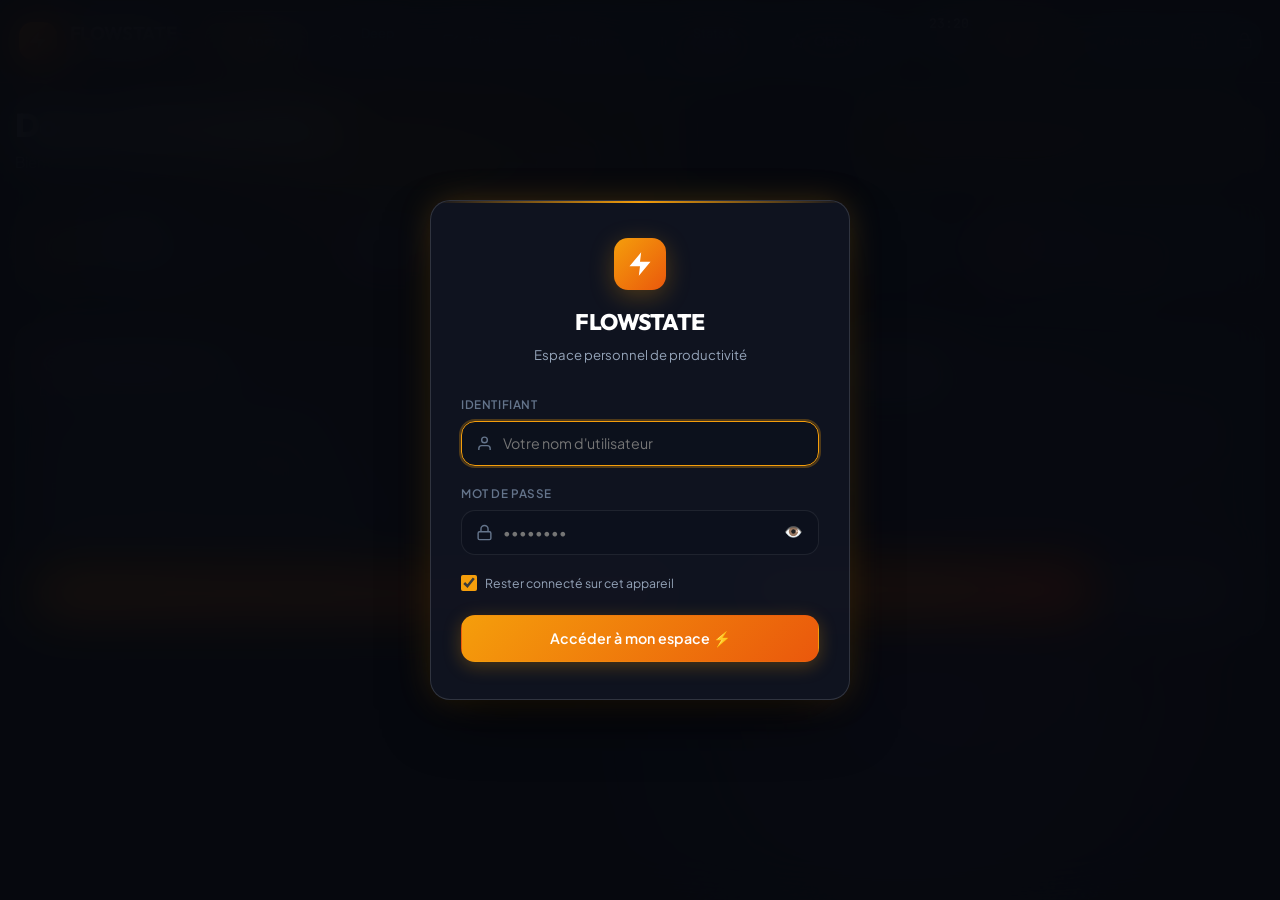
==== commit 1460e436: "feat: add login screen with username/password gate and session lock" ====
--- a/index.html
+++ b/index.html
@@ -27,6 +27,53 @@
   <!-- Confetti Canvas for Celebrations -->
   <canvas id="confettiCanvas" style="position:fixed;inset:0;pointer-events:none;z-index:999;"></canvas>
 
+  <!-- Login / Lock Screen Overlay -->
+  <div class="login-overlay" id="loginOverlay">
+    <div class="login-card" id="loginCard">
+      <div class="login-brand-logo">
+        <svg viewBox="0 0 24 24"><path d="M13 2L3 14h9l-1 8 10-12h-9l1-8z"/></svg>
+      </div>
+      <h2 class="login-title">FLOWSTATE</h2>
+      <p class="login-subtitle">Espace personnel de productivité</p>
+
+      <div class="login-error-msg" id="loginErrorMsg"></div>
+
+      <form id="loginForm">
+        <div class="login-field-wrap">
+          <label class="login-field-label" for="loginUsername">Identifiant</label>
+          <div class="login-input-container">
+            <span class="login-input-icon">
+              <svg viewBox="0 0 24 24"><path d="M20 21v-2a4 4 0 0 0-4-4H8a4 4 0 0 0-4 4v2"></path><circle cx="12" cy="7" r="4"></circle></svg>
+            </span>
+            <input type="text" class="login-input" id="loginUsername" placeholder="Votre nom d'utilisateur" autocomplete="username" required>
+          </div>
+        </div>
+
+        <div class="login-field-wrap">
+          <label class="login-field-label" for="loginPassword">Mot de passe</label>
+          <div class="login-input-container">
+            <span class="login-input-icon">
+              <svg viewBox="0 0 24 24"><rect x="3" y="11" width="18" height="11" rx="2" ry="2"></rect><path d="M7 11V7a5 5 0 0 1 10 0v4"></path></svg>
+            </span>
+            <input type="password" class="login-input" id="loginPassword" placeholder="••••••••" autocomplete="current-password" required>
+            <button type="button" class="btn-toggle-pass" id="btnTogglePassword" title="Afficher/Masquer le mot de passe">👁️</button>
+          </div>
+        </div>
+
+        <div class="login-remember-row">
+          <label class="login-remember-label">
+            <input type="checkbox" class="login-remember-checkbox" id="loginRememberMe" checked>
+            Rester connecté sur cet appareil
+          </label>
+        </div>
+
+        <button type="submit" class="btn btn-primary" style="width: 100%; padding: 0.85rem; font-size: 0.95rem;">
+          Accéder à mon espace ⚡
+        </button>
+      </form>
+    </div>
+  </div>
+
   <div class="app-layout">
     <!-- Sticky Navigation Header -->
     <header class="app-header">
@@ -101,6 +148,14 @@
             <path d="M19 21H5a2 2 0 0 1-2-2V5a2 2 0 0 1 2-2h11l5 5v11a2 2 0 0 1-2 2z"></path>
             <polyline points="17 21 17 13 7 13 7 21"></polyline>
             <polyline points="7 3 7 8 15 8"></polyline>
+          </svg>
+        </button>
+
+        <!-- Lock / Logout Button -->
+        <button class="icon-btn" id="btnHeaderLogout" title="Verrouiller l'accès">
+          <svg viewBox="0 0 24 24" style="width: 17px; height: 17px; stroke: currentColor; fill: none; stroke-width: 2;">
+            <rect x="3" y="11" width="18" height="11" rx="2" ry="2"></rect>
+            <path d="M7 11V7a5 5 0 0 1 10 0v4"></path>
           </svg>
         </button>
       </div>
@@ -541,6 +596,7 @@
   </div>
 
   <!-- Scripts -->
+  <script src="js/auth.js"></script>
   <script src="js/audio.js"></script>
   <script src="js/timer.js"></script>
   <script src="js/tasks.js"></script>
--- a/css/style.css
+++ b/css/style.css
@@ -1719,3 +1719,194 @@
     width: auto;
   }
 }
+
+/* ==========================================================================
+   LOGIN / LOCK SCREEN (AUTHENTICATION GATE)
+   ========================================================================== */
+
+.login-overlay {
+  position: fixed;
+  inset: 0;
+  z-index: 1000;
+  background: rgba(7, 9, 14, 0.94);
+  backdrop-filter: blur(25px) saturate(180%);
+  -webkit-backdrop-filter: blur(25px) saturate(180%);
+  display: flex;
+  align-items: center;
+  justify-content: center;
+  padding: 1.5rem;
+  opacity: 0;
+  pointer-events: none;
+  transition: opacity 0.35s cubic-bezier(0.16, 1, 0.3, 1);
+}
+
+.login-card {
+  width: 100%;
+  max-width: 420px;
+  background: rgba(18, 22, 36, 0.82);
+  border: 1px solid var(--border-medium);
+  border-radius: var(--radius-lg);
+  padding: 2.5rem 2rem;
+  box-shadow: 0 25px 60px -15px rgba(0, 0, 0, 0.8), var(--shadow-glow);
+  text-align: center;
+  position: relative;
+  overflow: hidden;
+}
+
+.login-card::before {
+  content: '';
+  position: absolute;
+  top: 0;
+  left: 0;
+  right: 0;
+  height: 2px;
+  background: linear-gradient(90deg, transparent, var(--accent-amber), transparent);
+}
+
+.login-brand-logo {
+  width: 52px;
+  height: 52px;
+  background: linear-gradient(135deg, var(--accent-amber), #ea580c);
+  border-radius: var(--radius-md);
+  margin: 0 auto 1rem;
+  display: flex;
+  align-items: center;
+  justify-content: center;
+  box-shadow: 0 6px 25px var(--accent-amber-glow);
+}
+
+.login-brand-logo svg {
+  width: 28px;
+  height: 28px;
+  fill: #fff;
+}
+
+.login-title {
+  font-family: var(--font-heading);
+  font-size: 1.5rem;
+  font-weight: 800;
+  letter-spacing: -0.02em;
+  color: #fff;
+}
+
+.login-subtitle {
+  font-size: 0.88rem;
+  color: var(--text-muted);
+  margin-top: 0.35rem;
+  margin-bottom: 2rem;
+}
+
+.login-field-wrap {
+  margin-bottom: 1.25rem;
+  text-align: left;
+}
+
+.login-field-label {
+  display: block;
+  font-size: 0.78rem;
+  font-weight: 600;
+  color: var(--text-dim);
+  text-transform: uppercase;
+  letter-spacing: 0.05em;
+  margin-bottom: 0.45rem;
+}
+
+.login-input-container {
+  position: relative;
+  display: flex;
+  align-items: center;
+}
+
+.login-input-icon {
+  position: absolute;
+  left: 1rem;
+  color: var(--text-dim);
+  display: flex;
+  align-items: center;
+  pointer-events: none;
+}
+
+.login-input-icon svg {
+  width: 17px;
+  height: 17px;
+  stroke: currentColor;
+  stroke-width: 2;
+  fill: none;
+}
+
+.login-input {
+  width: 100%;
+  background: var(--bg-input);
+  border: 1px solid var(--border-subtle);
+  border-radius: var(--radius-md);
+  padding: 0.85rem 1rem 0.85rem 2.75rem;
+  color: #fff;
+  font-family: var(--font-sans);
+  font-size: 0.95rem;
+  outline: none;
+  transition: all var(--transition-fast);
+}
+
+.login-input:focus {
+  border-color: var(--accent-amber);
+  box-shadow: 0 0 0 2px var(--accent-amber-glow);
+}
+
+.btn-toggle-pass {
+  position: absolute;
+  right: 0.85rem;
+  background: transparent;
+  border: none;
+  color: var(--text-muted);
+  cursor: pointer;
+  font-size: 1rem;
+  padding: 0.25rem;
+}
+
+.login-remember-row {
+  display: flex;
+  align-items: center;
+  justify-content: space-between;
+  margin-bottom: 1.5rem;
+  font-size: 0.82rem;
+  color: var(--text-muted);
+}
+
+.login-remember-label {
+  display: flex;
+  align-items: center;
+  gap: 0.5rem;
+  cursor: pointer;
+}
+
+.login-remember-checkbox {
+  accent-color: var(--accent-amber);
+  width: 16px;
+  height: 16px;
+  border-radius: 4px;
+  cursor: pointer;
+}
+
+.login-error-msg {
+  background: rgba(244, 63, 94, 0.15);
+  border: 1px solid rgba(244, 63, 94, 0.35);
+  color: #fca5a5;
+  border-radius: var(--radius-sm);
+  padding: 0.65rem;
+  font-size: 0.82rem;
+  margin-bottom: 1.25rem;
+  display: none;
+}
+
+/* Shake Animation */
+.shake {
+  animation: shakeCard 0.45s cubic-bezier(0.36, 0.07, 0.19, 0.97) both;
+}
+
+@keyframes shakeCard {
+  10%, 90% { transform: translate3d(-2px, 0, 0); }
+  20%, 80% { transform: translate3d(4px, 0, 0); }
+  30%, 50%, 70% { transform: translate3d(-6px, 0, 0); }
+  40%, 60% { transform: translate3d(6px, 0, 0); }
+}
+
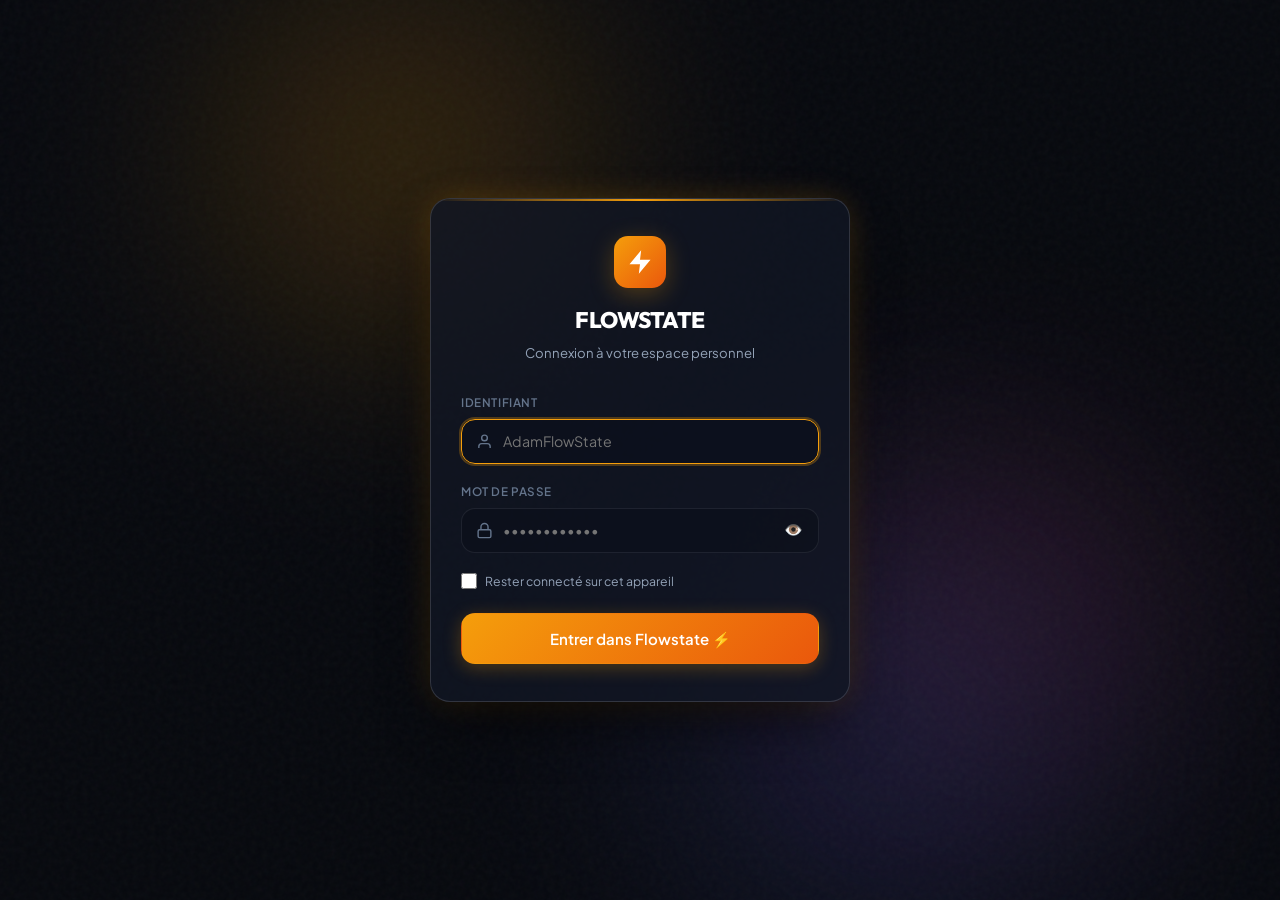
==== commit c366cf07: "feat: separate dedicated login portal on index.html with redirection to app.html" ====
--- a/index.html
+++ b/index.html
@@ -3,8 +3,8 @@
 <head>
   <meta charset="UTF-8">
   <meta name="viewport" content="width=device-width, initial-scale=1.0, viewport-fit=cover">
-  <title>FLOWSTATE — Productivité, Deep Work & Planning Cozy</title>
-  <meta name="description" content="Plateforme de productivité personnelle alliant Deep Work, Time-blocking, To-Do list et ambiance sonore lo-fi.">
+  <title>FLOWSTATE — Connexion</title>
+  <meta name="description" content="Accès sécurisé à votre espace personnel FLOWSTATE">
   <link rel="manifest" href="manifest.json">
   <meta name="theme-color" content="#0c0e17">
   <!-- iOS Safari PWA support -->
@@ -14,8 +14,15 @@
   <link rel="apple-touch-icon" href="assets/apple-touch-icon.png">
   <link rel="stylesheet" href="css/style.css">
   <link rel="icon" type="image/png" href="assets/icon-192.png">
+  <script>
+    // If already authenticated and "remember me" was checked, redirect directly to app.html
+    if (localStorage.getItem('flowstate_auth') === 'valid' || sessionStorage.getItem('flowstate_auth') === 'valid') {
+      window.location.replace('app.html');
+    }
+  </script>
 </head>
-<body>
+<body style="min-height: 100vh; display: flex; align-items: center; justify-content: center; padding: 1.5rem;">
+
   <!-- Ambient Floating Glowing Orbs -->
   <div class="ambient-bg" aria-hidden="true">
     <div class="ambient-orb orb-1"></div>
@@ -24,591 +31,139 @@
   </div>
   <div class="ambient-noise" aria-hidden="true"></div>
 
-  <!-- Confetti Canvas for Celebrations -->
-  <canvas id="confettiCanvas" style="position:fixed;inset:0;pointer-events:none;z-index:999;"></canvas>
+  <!-- Dedicated Login Card -->
+  <main class="login-card" id="loginCard" style="z-index: 10;">
+    <div class="login-brand-logo">
+      <svg viewBox="0 0 24 24">
+        <path d="M13 2L3 14h9l-1 8 10-12h-9l1-8z"/>
+      </svg>
+    </div>
 
-  <!-- Login / Lock Screen Overlay -->
-  <div class="login-overlay" id="loginOverlay">
-    <div class="login-card" id="loginCard">
-      <div class="login-brand-logo">
-        <svg viewBox="0 0 24 24"><path d="M13 2L3 14h9l-1 8 10-12h-9l1-8z"/></svg>
-      </div>
-      <h2 class="login-title">FLOWSTATE</h2>
-      <p class="login-subtitle">Espace personnel de productivité</p>
+    <h1 class="login-title">FLOWSTATE</h1>
+    <p class="login-subtitle">Connexion à votre espace personnel</p>
 
-      <div class="login-error-msg" id="loginErrorMsg"></div>
+    <!-- Error message alert -->
+    <div class="login-error-msg" id="loginErrorMsg"></div>
 
-      <form id="loginForm">
-        <div class="login-field-wrap">
-          <label class="login-field-label" for="loginUsername">Identifiant</label>
-          <div class="login-input-container">
-            <span class="login-input-icon">
-              <svg viewBox="0 0 24 24"><path d="M20 21v-2a4 4 0 0 0-4-4H8a4 4 0 0 0-4 4v2"></path><circle cx="12" cy="7" r="4"></circle></svg>
-            </span>
-            <input type="text" class="login-input" id="loginUsername" placeholder="Votre nom d'utilisateur" autocomplete="username" required>
-          </div>
-        </div>
-
-        <div class="login-field-wrap">
-          <label class="login-field-label" for="loginPassword">Mot de passe</label>
-          <div class="login-input-container">
-            <span class="login-input-icon">
-              <svg viewBox="0 0 24 24"><rect x="3" y="11" width="18" height="11" rx="2" ry="2"></rect><path d="M7 11V7a5 5 0 0 1 10 0v4"></path></svg>
-            </span>
-            <input type="password" class="login-input" id="loginPassword" placeholder="••••••••" autocomplete="current-password" required>
-            <button type="button" class="btn-toggle-pass" id="btnTogglePassword" title="Afficher/Masquer le mot de passe">👁️</button>
-          </div>
-        </div>
-
-        <div class="login-remember-row">
-          <label class="login-remember-label">
-            <input type="checkbox" class="login-remember-checkbox" id="loginRememberMe" checked>
-            Rester connecté sur cet appareil
-          </label>
-        </div>
-
-        <button type="submit" class="btn btn-primary" style="width: 100%; padding: 0.85rem; font-size: 0.95rem;">
-          Accéder à mon espace ⚡
-        </button>
-      </form>
-    </div>
-  </div>
-
-  <div class="app-layout">
-    <!-- Sticky Navigation Header -->
-    <header class="app-header">
-      <div class="brand-section">
-        <div class="brand-logo" title="Flowstate">
-          <svg viewBox="0 0 24 24">
-            <path d="M13 2L3 14h9l-1 8 10-12h-9l1-8z"/>
-          </svg>
-        </div>
-        <div class="brand-info">
-          <h1>FLOWSTATE</h1>
-          <div class="brand-badge">Cozy Focus Space</div>
+    <form id="loginForm" autocomplete="on">
+      <div class="login-field-wrap">
+        <label class="login-field-label" for="loginUsername">Identifiant</label>
+        <div class="login-input-container">
+          <span class="login-input-icon">
+            <svg viewBox="0 0 24 24">
+              <path d="M20 21v-2a4 4 0 0 0-4-4H8a4 4 0 0 0-4 4v2"></path>
+              <circle cx="12" cy="7" r="4"></circle>
+            </svg>
+          </span>
+          <input 
+            type="text" 
+            class="login-input" 
+            id="loginUsername" 
+            name="username" 
+            placeholder="AdamFlowState" 
+            autocomplete="username" 
+            required 
+            autofocus
+          >
         </div>
       </div>
 
-      <!-- Navigation Views -->
-      <nav class="nav-tabs" aria-label="Navigation principale">
-        <button class="nav-tab-btn active" data-nav-target="dashboard" id="nav-dashboard">
-          <svg viewBox="0 0 24 24"><path d="M3 9l9-7 9 7v11a2 2 0 0 1-2 2H5a2 2 0 0 1-2-2z"></path><polyline points="9 22 9 12 15 12 15 22"></polyline></svg>
-          Aperçu
-        </button>
-        <button class="nav-tab-btn" data-nav-target="timer" id="nav-timer">
-          <svg viewBox="0 0 24 24"><circle cx="12" cy="12" r="10"></circle><polyline points="12 6 12 12 16 14"></polyline></svg>
-          Deep Work
-        </button>
-        <button class="nav-tab-btn" data-nav-target="tasks" id="nav-tasks">
-          <svg viewBox="0 0 24 24"><path d="M9 11l3 3L22 4"></path><path d="M21 12v7a2 2 0 0 1-2 2H5a2 2 0 0 1-2-2V5a2 2 0 0 1 2-2h11"></path></svg>
-          Tâches
-        </button>
-        <button class="nav-tab-btn" data-nav-target="planner" id="nav-planner">
-          <svg viewBox="0 0 24 24"><rect x="3" y="4" width="18" height="18" rx="2" ry="2"></rect><line x1="16" y1="2" x2="16" y2="6"></line><line x1="8" y1="2" x2="8" y2="6"></line><line x1="3" y1="10" x2="21" y2="10"></line></svg>
-          Planning
-        </button>
-        <button class="nav-tab-btn" data-nav-target="stats" id="nav-stats">
-          <svg viewBox="0 0 24 24"><line x1="18" y1="20" x2="18" y2="10"></line><line x1="12" y1="20" x2="12" y2="4"></line><line x1="6" y1="20" x2="6" y2="14"></line></svg>
-          Stats & Streaks
-        </button>
-        <button class="nav-tab-btn" data-nav-target="goals" id="nav-goals">
-          <svg viewBox="0 0 24 24"><polygon points="12 2 15.09 8.26 22 9.27 17 14.14 18.18 21.02 12 17.77 5.82 21.02 7 14.14 2 9.27 8.91 8.26 12 2"></polygon></svg>
-          Objectifs
-        </button>
-      </nav>
-
-      <!-- Right Header Actions -->
-      <div class="header-actions">
-        <!-- Live Clock & Date -->
-        <div style="text-align: right; margin-right: 0.25rem;">
-          <div id="liveClockTime" style="font-family: var(--font-mono); font-size: 0.88rem; font-weight: 700; color: var(--text-main);">--:--</div>
-          <div id="liveClockDate" style="font-size: 0.72rem; color: var(--text-dim); text-transform: capitalize;">--</div>
+      <div class="login-field-wrap">
+        <label class="login-field-label" for="loginPassword">Mot de passe</label>
+        <div class="login-input-container">
+          <span class="login-input-icon">
+            <svg viewBox="0 0 24 24">
+              <rect x="3" y="11" width="18" height="11" rx="2" ry="2"></rect>
+              <path d="M7 11V7a5 5 0 0 1 10 0v4"></path>
+            </svg>
+          </span>
+          <input 
+            type="password" 
+            class="login-input" 
+            id="loginPassword" 
+            name="password" 
+            placeholder="••••••••••••" 
+            autocomplete="current-password" 
+            required
+          >
+          <button type="button" class="btn-toggle-pass" id="btnTogglePassword" title="Afficher/Masquer le mot de passe">👁️</button>
         </div>
-
-        <!-- Streak Pill -->
-        <div class="streak-pill" title="Série de jours consécutifs avec session de travail">
-          <span class="streak-icon">🔥</span>
-          <span id="headerStreakNum">0</span>j
-        </div>
-
-        <!-- Ambient Sound Mini Player -->
-        <div class="audio-quick-widget" id="audioQuickWidget" title="Ouvrir le mixeur d'ambiance Lo-Fi">
-          <div class="audio-equalizer">
-            <span class="eq-bar"></span>
-            <span class="eq-bar"></span>
-            <span class="eq-bar"></span>
-            <span class="eq-bar"></span>
-          </div>
-          <span class="audio-quick-label">Ambiance</span>
-        </div>
-
-        <!-- Backup & Settings Button -->
-        <button class="icon-btn" id="btnOpenBackupModal" title="Sauvegarde, Export/Import JSON">
-          <svg viewBox="0 0 24 24" style="width: 18px; height: 18px; stroke: currentColor; fill: none; stroke-width: 2;">
-            <path d="M19 21H5a2 2 0 0 1-2-2V5a2 2 0 0 1 2-2h11l5 5v11a2 2 0 0 1-2 2z"></path>
-            <polyline points="17 21 17 13 7 13 7 21"></polyline>
-            <polyline points="7 3 7 8 15 8"></polyline>
-          </svg>
-        </button>
-
-        <!-- Lock / Logout Button -->
-        <button class="icon-btn" id="btnHeaderLogout" title="Verrouiller l'accès">
-          <svg viewBox="0 0 24 24" style="width: 17px; height: 17px; stroke: currentColor; fill: none; stroke-width: 2;">
-            <rect x="3" y="11" width="18" height="11" rx="2" ry="2"></rect>
-            <path d="M7 11V7a5 5 0 0 1 10 0v4"></path>
-          </svg>
-        </button>
-      </div>
-    </header>
-
-    <!-- Main Content -->
-    <main class="app-main">
-      <!-- ========================================== -->
-      <!-- VIEW 1: DASHBOARD OVERVIEW                 -->
-      <!-- ========================================== -->
-      <section class="tab-view active" id="view-dashboard">
-        <div class="dashboard-hero">
-          <div>
-            <h2 class="greeting-title" id="dashboardGreeting">Bonjour</h2>
-            <p class="greeting-subtitle">Bienvenue dans ton espace de concentration. Prêt pour une session de haut niveau ?</p>
-          </div>
-          <div class="quote-box">
-            <div class="quote-text">« La clarté mène au focus, le focus mène à l'excellence. »</div>
-            <div class="quote-author">— Règle d'or du Deep Work</div>
-          </div>
-        </div>
-
-        <!-- Key Metrics Cards -->
-        <div class="metrics-grid">
-          <div class="glass-panel metric-card">
-            <div class="metric-icon-wrap amber">
-              <svg viewBox="0 0 24 24"><circle cx="12" cy="12" r="10"></circle><polyline points="12 6 12 12 16 14"></polyline></svg>
-            </div>
-            <div>
-              <div class="metric-value" id="metricTodayFocus">0.0h</div>
-              <div class="metric-label">Focus aujourd'hui</div>
-            </div>
-          </div>
-
-          <div class="glass-panel metric-card">
-            <div class="metric-icon-wrap indigo">
-              <svg viewBox="0 0 24 24"><rect x="3" y="3" width="18" height="18" rx="2" ry="2"></rect><polyline points="9 11 12 14 22 4"></polyline></svg>
-            </div>
-            <div>
-              <div class="metric-value" id="metricPendingTasks">0</div>
-              <div class="metric-label">Tâches en cours</div>
-            </div>
-          </div>
-
-          <div class="glass-panel metric-card">
-            <div class="metric-icon-wrap emerald">
-              <svg viewBox="0 0 24 24"><path d="M22 11.08V12a10 10 0 1 1-5.93-9.14"></path><polyline points="22 4 12 14.01 9 11.01"></polyline></svg>
-            </div>
-            <div>
-              <div class="metric-value" id="metricDoneTasks">0</div>
-              <div class="metric-label">Tâches terminées</div>
-            </div>
-          </div>
-
-          <div class="glass-panel metric-card">
-            <div class="metric-icon-wrap rose">
-              <svg viewBox="0 0 24 24"><path d="M12 2c1.5 3 4 5 4 8a6 6 0 1 1-12 0c0-3 2.5-5 4-8 1 2 2 3 4 0z"></path></svg>
-            </div>
-            <div>
-              <div class="metric-value" id="streakLargeNum">0</div>
-              <div class="metric-label">Jours de suite 🔥</div>
-            </div>
-          </div>
-        </div>
-
-        <!-- Two columns: Quick Actions & Priorities -->
-        <div class="dashboard-grid">
-          <!-- Left: Current Priorities & Tasks Quick Access -->
-          <div class="glass-panel">
-            <div class="section-header">
-              <div>
-                <h3 class="section-title">
-                  <span>🎯</span> Priorités du Jour
-                </h3>
-                <p class="section-desc">Lance directement un cycle de Deep Work sur tes tâches clés.</p>
-              </div>
-              <button onclick="window.app.switchTab('tasks')" class="btn btn-secondary btn-sm">Voir tout</button>
-            </div>
-            <div id="dashRecentTasksList"></div>
-            <div style="margin-top: 1.25rem; text-align: center;">
-              <button onclick="window.app.switchTab('tasks')" class="btn btn-primary" style="width: 100%;">
-                <svg viewBox="0 0 24 24"><line x1="12" y1="5" x2="12" y2="19"></line><line x1="5" y1="12" x2="19" y2="12"></line></svg>
-                Ajouter une nouvelle tâche
-              </button>
-            </div>
-          </div>
-
-          <!-- Right: Focus Studio Quick Launcher -->
-          <div class="glass-panel" style="display: flex; flex-direction: column; justify-content: space-between;">
-            <div>
-              <div class="section-header">
-                <div>
-                  <h3 class="section-title">
-                    <span>⚡</span> Studio Deep Work
-                  </h3>
-                  <p class="section-desc">Entrez dans la zone de concentration sans distraction.</p>
-                </div>
-              </div>
-              <p style="font-size: 0.9rem; color: var(--text-muted); line-height: 1.6; margin-bottom: 1.5rem;">
-                Le secret des sessions ultra-productives : une seule intention claire, un timer bien calibré et un environnement sonore propice à l'état de flow.
-              </p>
-            </div>
-            <div style="display: flex; gap: 0.75rem;">
-              <button onclick="window.app.switchTab('timer')" class="btn btn-primary btn-lg" style="flex: 1;">
-                Ouvrir le Studio Focus 🎧
-              </button>
-              <button onclick="window.app.switchTab('planner')" class="btn btn-secondary btn-lg">
-                Planning 📅
-              </button>
-            </div>
-          </div>
-        </div>
-      </section>
-
-      <!-- ========================================== -->
-      <!-- VIEW 2: DEEP WORK STUDIO (TIMER)           -->
-      <!-- ========================================== -->
-      <section class="tab-view" id="view-timer">
-        <div class="deepwork-container">
-          <div class="glass-panel timer-card">
-            <!-- Mode Selector Pills -->
-            <div class="timer-modes">
-              <button class="timer-mode-btn active" data-timer-mode="deepwork">Deep Work (50m)</button>
-              <button class="timer-mode-btn" data-timer-mode="pomodoro">Pomodoro (25m)</button>
-              <button class="timer-mode-btn" data-timer-mode="ultradian">Sprint (90m)</button>
-            </div>
-
-            <!-- Circular SVG Progress Timer -->
-            <div class="timer-circle-wrap">
-              <svg class="timer-svg" viewBox="0 0 320 320">
-                <defs>
-                  <linearGradient id="timerGradient" x1="0" y1="0" x2="1" y2="1">
-                    <stop offset="0%" stop-color="#F59E0B" />
-                    <stop offset="50%" stop-color="#FB923C" />
-                    <stop offset="100%" stop-color="#EA580C" />
-                  </linearGradient>
-                </defs>
-                <circle class="timer-circle-bg" cx="160" cy="160" r="140"></circle>
-                <circle class="timer-circle-progress" id="timerProgressCircle" cx="160" cy="160" r="140"></circle>
-              </svg>
-              <div class="timer-center-content">
-                <div class="timer-countdown" id="timerCountdown">50:00</div>
-                <div class="timer-session-label" id="timerSessionLabel">🎯 Deep Work en cours</div>
-                <div class="timer-session-cycle" id="timerCycleLabel">Cycle #1</div>
-              </div>
-            </div>
-
-            <!-- Session Intention / Active Task -->
-            <div class="focus-intention-wrap">
-              <div class="focus-intention-text">
-                <div class="intention-label">Intention de cette session :</div>
-                <div class="intention-task-name" id="intentionTaskName">Session libre (aucun objectif spécifique lié)</div>
-              </div>
-              <button onclick="window.app.switchTab('tasks')" class="btn btn-secondary btn-sm" title="Associer une tâche de la liste">
-                Changer
-              </button>
-            </div>
-
-            <!-- Controls (Play, Reset, Skip, Zen Fullscreen) -->
-            <div class="timer-controls">
-              <button class="btn-timer-secondary" id="btnTimerReset" title="Réinitialiser le cycle">
-                <svg viewBox="0 0 24 24"><path d="M1 4v6h6"></path><path d="M3.51 15a9 9 0 1 0 2.13-9.36L1 10"></path></svg>
-              </button>
-
-              <button class="btn-timer-primary" id="btnTimerPlay" title="Démarrer / Pause">
-                <svg viewBox="0 0 24 24"><path d="M8 5v14l11-7z"/></svg>
-              </button>
-
-              <button class="btn-timer-secondary" id="btnTimerSkip" title="Passer au segment suivant">
-                <svg viewBox="0 0 24 24"><polygon points="5 4 15 12 5 20 5 4"></polygon><line x1="19" y1="5" x2="19" y2="19"></line></svg>
-              </button>
-
-              <button class="btn-timer-secondary" id="btnTimerZen" title="Mode Zen Plein Écran (Echap pour sortir)">
-                <svg viewBox="0 0 24 24"><polyline points="15 3 21 3 21 9"></polyline><polyline points="9 21 3 21 3 15"></polyline><line x1="21" y1="3" x2="14" y2="10"></line><line x1="3" y1="21" x2="10" y2="14"></line></svg>
-              </button>
-            </div>
-          </div>
-        </div>
-      </section>
-
-      <!-- ========================================== -->
-      <!-- VIEW 3: TO-DO LIST & TASK MANAGEMENT       -->
-      <!-- ========================================== -->
-      <section class="tab-view" id="view-tasks">
-        <div class="tasks-container">
-          <!-- Task Creation Bar -->
-          <div class="task-creator-card">
-            <div class="task-input-row">
-              <input type="text" class="task-main-input" id="taskMainInput" placeholder="Quelle est ta prochaine tâche clé ? (Appuie sur Entrée)">
-              <button class="btn btn-primary" id="btnAddTask">
-                <svg viewBox="0 0 24 24"><line x1="12" y1="5" x2="12" y2="19"></line><line x1="5" y1="12" x2="19" y2="12"></line></svg>
-                Ajouter
-              </button>
-            </div>
-            <div class="task-options-row">
-              <div class="task-filters-inline">
-                <span style="font-size: 0.8rem; color: var(--text-dim);">Options :</span>
-                <select class="select-custom" id="taskPrioritySelect">
-                  <option value="high">Priorité Haute 🔴</option>
-                  <option value="medium" selected>Priorité Moyenne 🟡</option>
-                  <option value="low">Priorité Basse ⚪</option>
-                </select>
-
-                <select class="select-custom" id="taskCategorySelect">
-                  <option value="deepwork" selected>🎯 Deep Work</option>
-                  <option value="projet">🚀 Projet</option>
-                  <option value="admin">📋 Admin</option>
-                  <option value="perso">🌿 Perso</option>
-                </select>
-
-                <select class="select-custom" id="taskPomoEstSelect">
-                  <option value="1">1 cycle (25-50m)</option>
-                  <option value="2" selected>2 cycles</option>
-                  <option value="3">3 cycles</option>
-                  <option value="4">4 cycles</option>
-                </select>
-              </div>
-            </div>
-          </div>
-
-          <!-- Filters & Search Bar -->
-          <div class="task-filters-bar">
-            <div class="filter-pills">
-              <button class="filter-pill-btn active" data-task-filter="all">Toutes</button>
-              <button class="filter-pill-btn" data-task-filter="active">En cours</button>
-              <button class="filter-pill-btn" data-task-filter="completed">Terminées</button>
-              <button class="filter-pill-btn" data-task-filter="deepwork">Deep Work</button>
-              <button class="filter-pill-btn" data-task-filter="high">Priorité Haute</button>
-            </div>
-
-            <div class="search-box">
-              <svg viewBox="0 0 24 24"><circle cx="11" cy="11" r="8"></circle><line x1="21" y1="21" x2="16.65" y2="16.65"></line></svg>
-              <input type="text" id="taskSearchInput" placeholder="Rechercher une tâche...">
-            </div>
-          </div>
-
-          <!-- Dynamic Task List -->
-          <div class="task-list" id="taskList"></div>
-        </div>
-      </section>
-
-      <!-- ========================================== -->
-      <!-- VIEW 4: DAILY PLANNING & TIME BLOCKING     -->
-      <!-- ========================================== -->
-      <section class="tab-view" id="view-planner">
-        <div class="planning-header-row">
-          <div>
-            <h2 class="section-title"><span>📅</span> Emploi du Temps & Time-Blocking</h2>
-            <p class="section-desc">Planifie tes plages horaires de la journée pour éliminer la procrastination.</p>
-          </div>
-          <div style="display: flex; gap: 0.75rem; align-items: center;">
-            <div class="day-picker" id="dayPickerList"></div>
-            <button class="btn btn-primary btn-sm" id="btnAddTimeBlock">
-              <svg viewBox="0 0 24 24"><line x1="12" y1="5" x2="12" y2="19"></line><line x1="5" y1="12" x2="19" y2="12"></line></svg>
-              + Bloquer un créneau
-            </button>
-          </div>
-        </div>
-
-        <!-- Timeline Schedule Grid -->
-        <div class="timeline-container">
-          <div class="timeline-hours-col" id="timelineHoursCol"></div>
-          <div class="timeline-blocks-col" id="timelineBlocksCol"></div>
-        </div>
-      </section>
-
-      <!-- ========================================== -->
-      <!-- VIEW 5: STATS & STREAKS (HEATMAP & CHARTS) -->
-      <!-- ========================================== -->
-      <section class="tab-view" id="view-stats">
-        <div class="streak-hero-banner">
-          <div class="streak-big-stat">
-            <span class="streak-fire-large">🔥</span>
-            <div>
-              <div class="streak-number" id="streakLargeNum">0</div>
-              <div class="streak-label">Jours consécutifs de productivité</div>
-            </div>
-          </div>
-          <div style="display: flex; gap: 2.5rem; text-align: right;">
-            <div>
-              <div style="font-family: var(--font-mono); font-size: 1.8rem; font-weight: 700; color: #fff;" id="bestStreakNum">0 jours</div>
-              <div style="font-size: 0.8rem; color: var(--text-muted);">Record de série</div>
-            </div>
-            <div>
-              <div style="font-family: var(--font-mono); font-size: 1.8rem; font-weight: 700; color: var(--accent-amber-light);" id="totalFocusHours">0 h</div>
-              <div style="font-size: 0.8rem; color: var(--text-muted);">Temps total enregistré</div>
-            </div>
-          </div>
-        </div>
-
-        <div class="stats-grid">
-          <!-- 30-Day Activity Heatmap -->
-          <div class="glass-panel col-span-12">
-            <div class="section-header">
-              <div>
-                <h3 class="section-title"><span>📊</span> Intensité de Deep Work (30 derniers jours)</h3>
-                <p class="section-desc">Chaque case représente une journée. Plus la couleur est dorée, plus la session a été intense.</p>
-              </div>
-            </div>
-            <div class="heatmap-container">
-              <div class="heatmap-grid" id="activityHeatmapGrid"></div>
-            </div>
-            <div style="display: flex; align-items: center; justify-content: flex-end; gap: 6px; margin-top: 1rem; font-size: 0.75rem; color: var(--text-dim);">
-              <span>Moins</span>
-              <div class="heatmap-cell" data-level="0" style="width: 12px; height: 12px;"></div>
-              <div class="heatmap-cell" data-level="1" style="width: 12px; height: 12px;"></div>
-              <div class="heatmap-cell" data-level="2" style="width: 12px; height: 12px;"></div>
-              <div class="heatmap-cell" data-level="3" style="width: 12px; height: 12px;"></div>
-              <div class="heatmap-cell" data-level="4" style="width: 12px; height: 12px;"></div>
-              <span>Plus</span>
-            </div>
-          </div>
-
-          <!-- Weekly Chart -->
-          <div class="glass-panel col-span-12">
-            <div class="section-header">
-              <div>
-                <h3 class="section-title"><span>📈</span> Répartition de la Semaine en Cours (Minutes)</h3>
-                <p class="section-desc">Volume d'heures et minutes de concentration par jour de la semaine.</p>
-              </div>
-            </div>
-            <div class="chart-wrap" id="weeklyChartWrap"></div>
-          </div>
-        </div>
-      </section>
-
-      <!-- ========================================== -->
-      <!-- VIEW 6: GOALS & METRICS                   -->
-      <!-- ========================================== -->
-      <section class="tab-view" id="view-goals">
-        <div class="section-header" style="margin-bottom: 2rem;">
-          <div>
-            <h2 class="section-title"><span>🎯</span> Objectifs Hebdomadaires & Métriques Clés</h2>
-            <p class="section-desc">Mesure tes victoires semaine après semaine et garde le cap sur tes priorités.</p>
-          </div>
-          <button class="btn btn-primary" id="btnAddWeeklyGoal">
-            <svg viewBox="0 0 24 24"><line x1="12" y1="5" x2="12" y2="19"></line><line x1="5" y1="12" x2="19" y2="12"></line></svg>
-            + Nouvel Objectif
-          </button>
-        </div>
-
-        <div class="goals-list" id="weeklyGoalsList"></div>
-      </section>
-    </main>
-
-    <!-- Floating Ambient Sound Drawer -->
-    <div class="ambient-drawer" id="ambientDrawer">
-      <div class="drawer-header">
-        <div class="drawer-title">
-          <span>🎧</span> Mixeur d'Ambiance Lo-Fi
-        </div>
-        <button class="icon-btn" id="btnCloseDrawer" style="width: 28px; height: 28px;">✕</button>
       </div>
 
-      <div class="sound-channels-list">
-        <div class="sound-channel-item">
-          <div class="sound-channel-info">
-            <span class="sound-channel-icon">🌧️</span>
-            <span class="sound-channel-name">Pluie douce</span>
-          </div>
-          <div class="sound-slider-wrap">
-            <input type="range" id="slider-rain" min="0" max="1" step="0.05" value="0">
-          </div>
-        </div>
+      <div class="login-remember-row">
+        <label class="login-remember-label">
+          <input type="checkbox" class="login-remember-checkbox" id="loginRememberMe">
+          Rester connecté sur cet appareil
+        </label>
+      </div>
 
-        <div class="sound-channel-item">
-          <div class="sound-channel-info">
-            <span class="sound-channel-icon">🪵</span>
-            <span class="sound-channel-name">Cheminée cosy</span>
-          </div>
-          <div class="sound-slider-wrap">
-            <input type="range" id="slider-fire" min="0" max="1" step="0.05" value="0">
-          </div>
-        </div>
+      <button type="submit" class="btn btn-primary" id="btnSubmit" style="width: 100%; padding: 0.95rem; font-size: 1rem;">
+        Entrer dans Flowstate ⚡
+      </button>
+    </form>
+  </main>
 
-        <div class="sound-channel-item">
-          <div class="sound-channel-info">
-            <span class="sound-channel-icon">🪐</span>
-            <span class="sound-channel-name">Ondes Thêta (432Hz)</span>
-          </div>
-          <div class="sound-slider-wrap">
-            <input type="range" id="slider-drone" min="0" max="1" step="0.05" value="0">
-          </div>
-        </div>
+  <script>
+    // Expected Credentials
+    const EXPECTED_USER = 'adamflowstate';
+    const EXPECTED_PASS = 'Lv18102002@';
 
-        <div class="sound-channel-item">
-          <div class="sound-channel-info">
-            <span class="sound-channel-icon">🍃</span>
-            <span class="sound-channel-name">Brise apaisante</span>
-          </div>
-          <div class="sound-slider-wrap">
-            <input type="range" id="slider-wind" min="0" max="1" step="0.05" value="0">
-          </div>
-        </div>
+    const loginForm = document.getElementById('loginForm');
+    const userInput = document.getElementById('loginUsername');
+    const passInput = document.getElementById('loginPassword');
+    const rememberInput = document.getElementById('loginRememberMe');
+    const errorMsg = document.getElementById('loginErrorMsg');
+    const loginCard = document.getElementById('loginCard');
+    const togglePassBtn = document.getElementById('btnTogglePassword');
+    const btnSubmit = document.getElementById('btnSubmit');
 
-        <div style="margin-top: 1rem; padding-top: 0.85rem; border-top: 1px solid var(--border-subtle); display: flex; align-items: center; justify-content: space-between;">
-          <span style="font-size: 0.8rem; color: var(--text-muted);">Volume Master :</span>
-          <div style="width: 140px;">
-            <input type="range" id="slider-master" min="0" max="1" step="0.05" value="0.7">
-          </div>
-        </div>
+    // Toggle password visibility
+    if (togglePassBtn && passInput) {
+      togglePassBtn.addEventListener('click', () => {
+        const isPass = passInput.type === 'password';
+        passInput.type = isPass ? 'text' : 'password';
+        togglePassBtn.textContent = isPass ? '🙈' : '👁️';
+      });
+    }
 
-        <button class="btn btn-secondary btn-sm" id="btnMuteAll" style="width: 100%; margin-top: 0.5rem;">
-          Couper le son (Mute)
-        </button>
-      </div>
-    </div>
+    // Submit handler
+    loginForm.addEventListener('submit', (e) => {
+      e.preventDefault();
+      const enteredUser = (userInput.value || '').trim().toLowerCase();
+      const enteredPass = (passInput.value || '').trim();
 
-    <!-- Backup & JSON Export/Import Modal -->
-    <div class="modal-backdrop" id="backupModal">
-      <div class="modal-dialog">
-        <div style="display: flex; justify-content: space-between; align-items: center; margin-bottom: 1.25rem;">
-          <h3 style="font-family: var(--font-heading); font-size: 1.2rem; font-weight: 700;">💾 Données & Sauvegarde Locale</h3>
-          <button class="icon-btn" id="btnCloseModal" style="width: 28px; height: 28px;">✕</button>
-        </div>
-        <p style="font-size: 0.88rem; color: var(--text-muted); line-height: 1.5; margin-bottom: 1.5rem;">
-          Toutes tes données (tâches, planning, stats, séries et objectifs) sont stockées en toute confidentialité dans ton navigateur (LocalStorage). Tu peux les exporter en JSON ou restaurer une sauvegarde précédente à tout moment.
-        </p>
-        <div style="display: flex; flex-direction: column; gap: 0.75rem;">
-          <button class="btn btn-primary" id="btnExportJson">
-            <svg viewBox="0 0 24 24"><path d="M21 15v4a2 2 0 0 1-2 2H5a2 2 0 0 1-2-2v-4"></path><polyline points="7 10 12 15 17 10"></polyline><line x1="12" y1="15" x2="12" y2="3"></line></svg>
-            Exporter mes données (.json)
-          </button>
-          <button class="btn btn-secondary" id="btnImportJson">
-            <svg viewBox="0 0 24 24"><path d="M21 15v4a2 2 0 0 1-2 2H5a2 2 0 0 1-2-2v-4"></path><polyline points="17 8 12 3 7 8"></polyline><line x1="12" y1="3" x2="12" y2="15"></line></svg>
-            Importer un fichier JSON
-          </button>
-          <input type="file" id="importFileInput" accept=".json" style="display: none;">
-          <button class="btn btn-ghost" id="btnResetData" style="color: var(--accent-rose); margin-top: 0.5rem;">
-            Réinitialiser toutes les données
-          </button>
-        </div>
-      </div>
-    </div>
+      if (enteredUser === EXPECTED_USER && enteredPass === EXPECTED_PASS) {
+        errorMsg.style.display = 'none';
+        btnSubmit.textContent = 'Connexion réussie... 🚀';
+        btnSubmit.style.opacity = '0.8';
 
-    <!-- Toast Notifications -->
-    <div class="toast-container" id="toastContainer"></div>
-  </div>
+        if (rememberInput.checked) {
+          localStorage.setItem('flowstate_auth', 'valid');
+        } else {
+          sessionStorage.setItem('flowstate_auth', 'valid');
+        }
 
-  <!-- Scripts -->
-  <script src="js/auth.js"></script>
-  <script src="js/audio.js"></script>
-  <script src="js/timer.js"></script>
-  <script src="js/tasks.js"></script>
-  <script src="js/planner.js"></script>
-  <script src="js/stats.js"></script>
-  <script src="js/app.js"></script>
-  <script>
+        setTimeout(() => {
+          window.location.href = 'app.html';
+        }, 300);
+      } else {
+        errorMsg.textContent = 'Identifiant ou mot de passe incorrect.';
+        errorMsg.style.display = 'block';
+
+        // Shake animation
+        loginCard.classList.remove('shake');
+        void loginCard.offsetWidth; // Trigger reflow
+        loginCard.classList.add('shake');
+
+        passInput.value = '';
+        passInput.focus();
+      }
+    });
+
+    // PWA Service Worker Registration
     if ('serviceWorker' in navigator) {
       window.addEventListener('load', () => {
-        navigator.serviceWorker.register('./sw.js').catch(err => {
-          console.log('ServiceWorker registration error:', err);
-        });
+        navigator.serviceWorker.register('./sw.js').catch(() => {});
       });
     }
   </script>
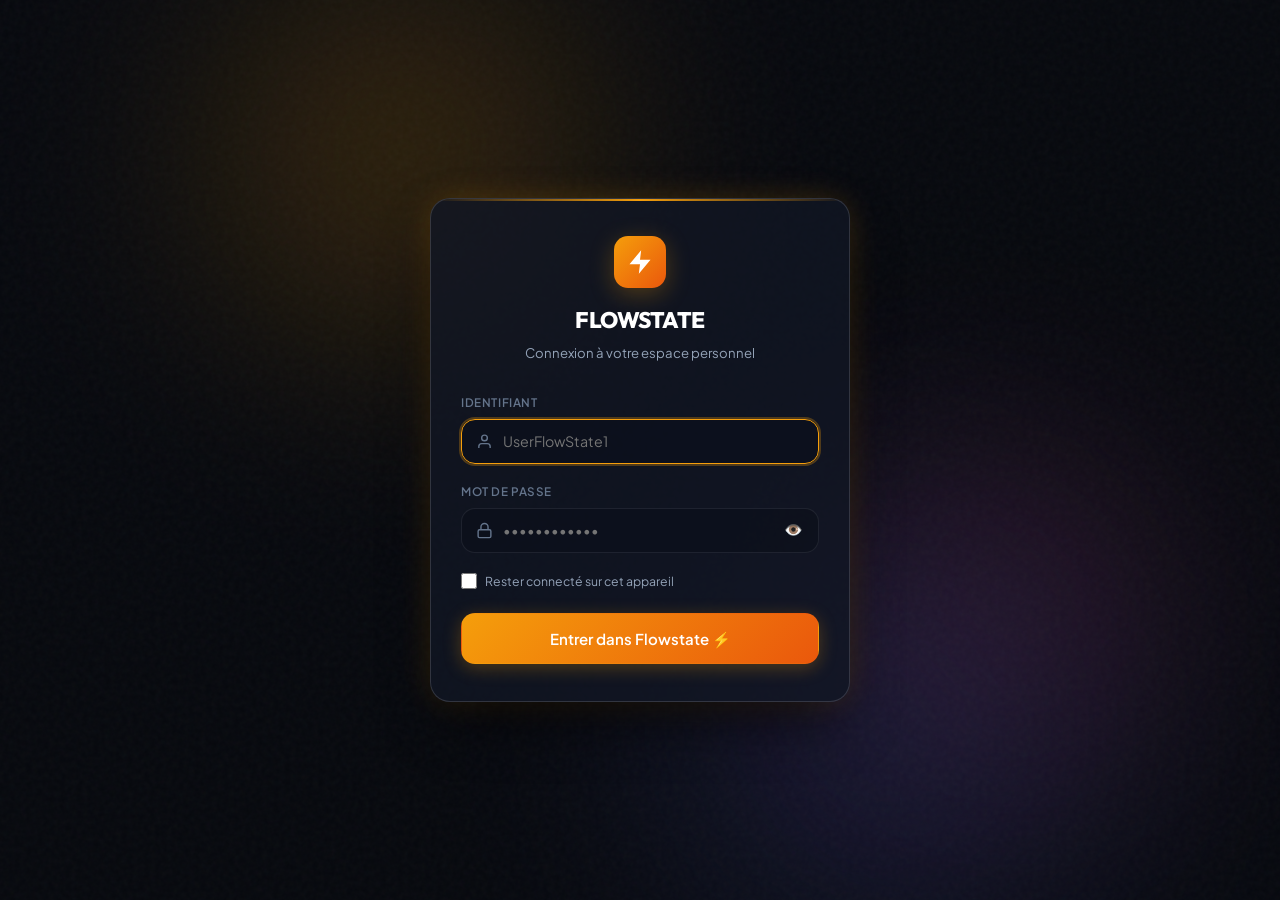
==== commit c642805a: "feat: multi-account support with isolated spaces, Supabase cloud sync, and UserFlowState1 placeholde" ====
--- a/index.html
+++ b/index.html
@@ -60,7 +60,7 @@
             class="login-input" 
             id="loginUsername" 
             name="username" 
-            placeholder="AdamFlowState" 
+            placeholder="UserFlowState1" 
             autocomplete="username" 
             required 
             autofocus
@@ -104,9 +104,14 @@
   </main>
 
   <script>
-    // Expected Credentials
-    const EXPECTED_USER = 'adamflowstate';
-    const EXPECTED_PASS = 'Lv18102002@';
+    // Registered Accounts (Adam + friends)
+    const REGISTERED_USERS = {
+      'adamflowstate': {
+        displayName: 'Adam',
+        pass: 'Lv18102002@'
+      }
+      // Les comptes d'amis seront ajoutés ici
+    };
 
     const loginForm = document.getElementById('loginForm');
     const userInput = document.getElementById('loginUsername');
@@ -132,15 +137,27 @@
       const enteredUser = (userInput.value || '').trim().toLowerCase();
       const enteredPass = (passInput.value || '').trim();
 
-      if (enteredUser === EXPECTED_USER && enteredPass === EXPECTED_PASS) {
+      const userRecord = REGISTERED_USERS[enteredUser];
+
+      if (userRecord && userRecord.pass === enteredPass) {
         errorMsg.style.display = 'none';
         btnSubmit.textContent = 'Connexion réussie... 🚀';
         btnSubmit.style.opacity = '0.8';
 
+        const storage = rememberInput.checked ? localStorage : sessionStorage;
+        storage.setItem('flowstate_auth', 'valid');
+        storage.setItem('flowstate_current_user', enteredUser);
+        storage.setItem('flowstate_display_name', userRecord.displayName || enteredUser);
+
+        // Nettoyage de l'autre storage pour éviter tout conflit
         if (rememberInput.checked) {
-          localStorage.setItem('flowstate_auth', 'valid');
+          sessionStorage.removeItem('flowstate_auth');
+          sessionStorage.removeItem('flowstate_current_user');
+          sessionStorage.removeItem('flowstate_display_name');
         } else {
-          sessionStorage.setItem('flowstate_auth', 'valid');
+          localStorage.removeItem('flowstate_auth');
+          localStorage.removeItem('flowstate_current_user');
+          localStorage.removeItem('flowstate_display_name');
         }
 
         setTimeout(() => {
--- a/css/style.css
+++ b/css/style.css
@@ -1642,13 +1642,105 @@
   padding: 2rem;
   width: 100%;
   max-width: 520px;
+  max-height: 90vh;
+  overflow-y: auto;
   box-shadow: var(--shadow-lg);
   transform: scale(0.95);
   transition: transform var(--transition-bounce);
 }
 
+.modal-dialog.modal-lg {
+  max-width: 620px;
+}
+
 .modal-backdrop.open .modal-dialog {
   transform: scale(1);
+}
+
+/* Modal Form Controls */
+.form-group {
+  margin-bottom: 1.1rem;
+  display: flex;
+  flex-direction: column;
+  gap: 0.35rem;
+  text-align: left;
+}
+
+.form-label {
+  font-size: 0.78rem;
+  font-weight: 600;
+  color: var(--text-dim);
+  text-transform: uppercase;
+  letter-spacing: 0.05em;
+}
+
+.form-input {
+  width: 100%;
+  background: var(--bg-input);
+  border: 1px solid var(--border-subtle);
+  border-radius: var(--radius-md);
+  padding: 0.75rem 1rem;
+  color: #fff;
+  font-family: var(--font-sans);
+  font-size: 0.92rem;
+  outline: none;
+  transition: all var(--transition-fast);
+}
+
+.form-input:focus {
+  border-color: var(--accent-amber);
+  box-shadow: 0 0 0 2px var(--accent-amber-glow);
+}
+
+.form-row {
+  display: grid;
+  grid-template-columns: repeat(auto-fit, minmax(130px, 1fr));
+  gap: 0.85rem;
+}
+
+/* Modal Inner Section Card */
+.modal-section-card {
+  background: rgba(14, 18, 30, 0.65);
+  border: 1px solid var(--border-subtle);
+  border-radius: var(--radius-md);
+  padding: 1rem 1.15rem;
+  margin-bottom: 1.1rem;
+  text-align: left;
+}
+
+.modal-subtask-list {
+  display: flex;
+  flex-direction: column;
+  gap: 0.45rem;
+  max-height: 180px;
+  overflow-y: auto;
+  padding-right: 0.25rem;
+}
+
+.modal-subtask-item {
+  display: flex;
+  align-items: center;
+  justify-content: space-between;
+  gap: 0.65rem;
+  padding: 0.5rem 0.85rem;
+  background: rgba(255, 255, 255, 0.035);
+  border: 1px solid rgba(255, 255, 255, 0.06);
+  border-radius: var(--radius-sm);
+  font-size: 0.86rem;
+  color: var(--text-main);
+  transition: all var(--transition-fast);
+}
+
+.modal-subtask-item:hover {
+  background: rgba(255, 255, 255, 0.06);
+  border-color: rgba(255, 255, 255, 0.12);
+}
+
+.modal-subtask-item span {
+  flex: 1;
+  overflow: hidden;
+  text-overflow: ellipsis;
+  white-space: nowrap;
 }
 
 /* Toast Notifications */
@@ -1695,29 +1787,254 @@
   }
 }
 
+/* ==========================================================================
+   MOBILE (iPHONE) vs DESKTOP ADAPTATIONS
+   ========================================================================== */
+
 @media (max-width: 768px) {
+  /* Lean Sticky Header on iPhone */
   .app-header {
-    flex-wrap: wrap;
+    padding: max(0.6rem, env(safe-area-inset-top)) 1rem 0.6rem 1rem;
+    gap: 0.75rem;
+  }
+
+  .brand-info h1 {
+    font-size: 1.1rem;
+  }
+
+  .brand-badge {
+    display: none;
+  }
+
+  /* Authentic iOS Bottom Tab Bar */
+  .nav-tabs {
+    position: fixed;
+    bottom: 0;
+    left: 0;
+    right: 0;
+    z-index: 90;
+    background: rgba(11, 14, 24, 0.92);
+    backdrop-filter: blur(25px) saturate(200%);
+    -webkit-backdrop-filter: blur(25px) saturate(200%);
+    border-top: 1px solid rgba(255, 255, 255, 0.08);
+    border-left: none;
+    border-right: none;
+    border-bottom: none;
+    border-radius: 0;
+    padding: 0.4rem 0.5rem max(0.4rem, env(safe-area-inset-bottom));
+    display: flex;
+    justify-content: space-around;
+    align-items: center;
+    box-shadow: 0 -10px 30px rgba(0, 0, 0, 0.6);
+  }
+
+  .nav-tab-btn {
+    flex: 1;
+    display: flex;
+    flex-direction: column;
+    align-items: center;
+    justify-content: center;
+    gap: 0.2rem;
+    padding: 0.35rem 0.2rem;
+    font-size: 0.68rem;
+    border-radius: var(--radius-sm);
+    min-height: 48px;
+    color: var(--text-muted);
+  }
+
+  .nav-tab-btn svg {
+    width: 20px;
+    height: 20px;
+  }
+
+  .nav-tab-btn.active {
+    background: transparent;
+    border: none;
+    box-shadow: none;
+    color: var(--accent-amber-light);
+  }
+
+  .nav-tab-btn.active svg {
+    stroke: var(--accent-amber);
+    filter: drop-shadow(0 0 6px var(--accent-amber-glow));
+  }
+
+  /* Safe Area for Main Content */
+  .app-main {
+    padding: 1rem 1rem calc(75px + env(safe-area-inset-bottom));
+  }
+
+  /* Hero & Headings */
+  .greeting-title {
+    font-size: 1.65rem;
+  }
+
+  .dashboard-hero {
+    flex-direction: column;
+    align-items: flex-start;
+    gap: 1rem;
+    margin-bottom: 1.5rem;
+  }
+
+  .quote-box {
+    max-width: 100%;
+    width: 100%;
+  }
+
+  /* Timer Mobile Sizing */
+  .timer-card {
+    padding: 1.75rem 1rem 1.5rem;
+  }
+
+  .timer-circle-wrap {
+    width: 260px;
+    height: 260px;
+    margin-bottom: 1.75rem;
+  }
+
+  .timer-countdown {
+    font-size: 3.4rem;
+  }
+
+  .focus-intention-wrap {
     padding: 0.75rem 1rem;
+    margin-bottom: 1.75rem;
   }
-  .nav-tabs {
-    order: 3;
+
+  .intention-task-name {
+    max-width: 190px;
+    font-size: 0.88rem;
+  }
+
+  /* Lo-Fi Ambient Bottom Sheet */
+  .ambient-drawer {
+    left: 0;
+    right: 0;
+    bottom: 0;
     width: 100%;
-    justify-content: space-around;
-    overflow-x: auto;
+    border-radius: 24px 24px 0 0;
+    border-left: none;
+    border-right: none;
+    border-bottom: none;
+    padding: 1.25rem 1.25rem calc(2rem + env(safe-area-inset-bottom));
+    box-shadow: 0 -20px 45px rgba(0, 0, 0, 0.8);
+    transform: translateY(100%);
   }
-  .timer-circle-wrap {
-    width: 270px;
-    height: 270px;
+
+  .ambient-drawer.open {
+    transform: translateY(0);
   }
-  .timer-countdown {
-    font-size: 3.5rem;
+
+  .drawer-handle {
+    width: 40px;
+    height: 5px;
+    background: rgba(255, 255, 255, 0.2);
+    border-radius: 3px;
+    margin: 0 auto 1rem;
+    display: block;
   }
-  .ambient-drawer {
-    left: 1rem;
-    right: 1rem;
-    width: auto;
+
+  /* Task Filters */
+  .task-filters-bar {
+    gap: 0.65rem;
   }
+
+  .search-box {
+    width: 100%;
+  }
+}
+
+/* ==========================================================================
+   STANDBY / DESK CLOCK MODE (iPhone & Desktop)
+   ========================================================================== */
+
+.standby-mode-active {
+  overflow: hidden !important;
+}
+
+.standby-mode-active .app-header,
+.standby-mode-active .nav-tabs,
+.standby-mode-active .ambient-noise,
+.standby-mode-active #view-dashboard,
+.standby-mode-active #view-tasks,
+.standby-mode-active #view-planner,
+.standby-mode-active #view-stats,
+.standby-mode-active #view-goals {
+  display: none !important;
+}
+
+.standby-mode-active .app-main {
+  padding: 0 !important;
+  max-width: 100vw;
+  height: 100vh;
+  display: flex;
+  align-items: center;
+  justify-content: center;
+}
+
+.standby-mode-active #view-timer {
+  display: block !important;
+  width: 100%;
+  height: 100%;
+}
+
+.standby-mode-active .deepwork-container {
+  height: 100%;
+  max-width: 100%;
+  display: flex;
+  align-items: center;
+  justify-content: center;
+}
+
+.standby-mode-active .timer-card {
+  background: transparent !important;
+  border: none !important;
+  box-shadow: none !important;
+  padding: 0 !important;
+  display: flex;
+  flex-direction: column;
+  align-items: center;
+  justify-content: center;
+}
+
+.standby-mode-active .timer-modes,
+.standby-mode-active .focus-intention-wrap {
+  opacity: 0.85;
+}
+
+.standby-mode-active .timer-circle-wrap {
+  width: min(80vw, 420px);
+  height: min(80vw, 420px);
+  margin-bottom: 2rem;
+}
+
+.standby-mode-active .timer-countdown {
+  font-size: clamp(4rem, 14vw, 6.5rem);
+  text-shadow: 0 0 45px rgba(245, 158, 11, 0.45);
+}
+
+.standby-exit-btn {
+  display: none;
+  position: fixed;
+  top: max(1.25rem, env(safe-area-inset-top));
+  right: 1.25rem;
+  z-index: 1000;
+  background: rgba(255, 255, 255, 0.1);
+  backdrop-filter: blur(12px);
+  border: 1px solid rgba(255, 255, 255, 0.2);
+  color: #fff;
+  padding: 0.5rem 1rem;
+  border-radius: var(--radius-full);
+  font-size: 0.82rem;
+  font-weight: 600;
+  cursor: pointer;
+  transition: all var(--transition-fast);
+}
+
+.standby-mode-active .standby-exit-btn {
+  display: flex;
+  align-items: center;
+  gap: 0.4rem;
 }
 
 /* ==========================================================================
@@ -1910,3 +2227,101 @@
   40%, 60% { transform: translate3d(6px, 0, 0); }
 }
 
+/* User Profile Pill */
+.user-pill {
+  display: flex;
+  align-items: center;
+  gap: 0.5rem;
+  padding: 0.35rem 0.75rem 0.35rem 0.45rem;
+  background: rgba(255, 255, 255, 0.05);
+  border: 1px solid var(--border-subtle);
+  border-radius: var(--radius-full);
+  font-size: 0.82rem;
+  font-weight: 500;
+  color: var(--text-main);
+  transition: all var(--transition-fast);
+}
+
+.user-pill:hover {
+  background: rgba(255, 255, 255, 0.08);
+  border-color: rgba(255, 255, 255, 0.15);
+}
+
+.user-avatar-dot {
+  width: 22px;
+  height: 22px;
+  border-radius: 50%;
+  background: linear-gradient(135deg, var(--accent-amber), #f97316);
+  color: #fff;
+  font-size: 0.75rem;
+  font-weight: 700;
+  display: flex;
+  align-items: center;
+  justify-content: center;
+  box-shadow: 0 2px 8px rgba(245, 158, 11, 0.3);
+}
+
+.user-name-text {
+  font-weight: 600;
+  letter-spacing: 0.01em;
+}
+
+/* Cloud Status Pill */
+.cloud-pill {
+  display: flex;
+  align-items: center;
+  gap: 0.45rem;
+  padding: 0.4rem 0.8rem;
+  background: var(--bg-surface);
+  border: 1px solid var(--border-subtle);
+  border-radius: var(--radius-full);
+  color: var(--text-muted);
+  font-size: 0.8rem;
+  font-family: var(--font-mono);
+  font-weight: 500;
+  cursor: pointer;
+  transition: all var(--transition-fast);
+}
+
+.cloud-pill:hover {
+  background: rgba(255, 255, 255, 0.08);
+  color: var(--text-main);
+}
+
+.cloud-pill-icon {
+  font-size: 0.95rem;
+  display: inline-block;
+  transition: transform var(--transition-fast);
+}
+
+.cloud-pill:hover .cloud-pill-icon {
+  transform: translateY(-1px);
+}
+
+/* Cloud Modal Elements */
+.cloud-status-banner {
+  display: flex;
+  align-items: center;
+  justify-content: space-between;
+  padding: 0.85rem 1.1rem;
+  background: rgba(255, 255, 255, 0.03);
+  border: 1px solid var(--border-subtle);
+  border-radius: var(--radius-md);
+  margin-bottom: 1.25rem;
+}
+
+.sql-code-box {
+  background: #080a11;
+  border: 1px solid rgba(255, 255, 255, 0.08);
+  border-radius: var(--radius-sm);
+  padding: 0.75rem 1rem;
+  font-family: var(--font-mono);
+  font-size: 0.78rem;
+  color: #a5b4fc;
+  overflow-x: auto;
+  white-space: pre-wrap;
+  margin: 0.5rem 0 1rem;
+  user-select: all;
+}
+
+
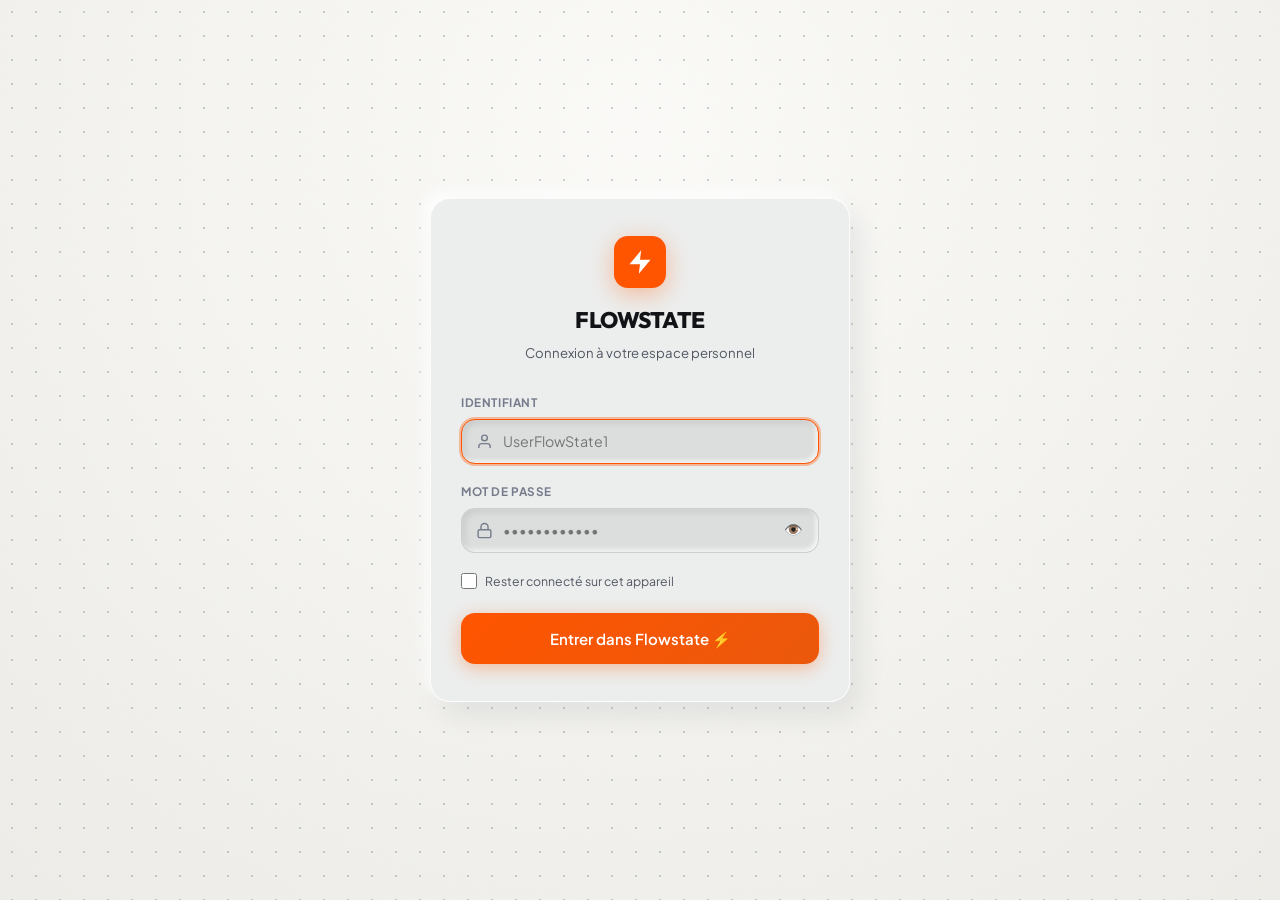
==== commit 17295a33: "feat(design): implement new tactile studio & dot-grid paper art direction" ====
--- a/index.html
+++ b/index.html
@@ -6,7 +6,7 @@
   <title>FLOWSTATE — Connexion</title>
   <meta name="description" content="Accès sécurisé à votre espace personnel FLOWSTATE">
   <link rel="manifest" href="manifest.json">
-  <meta name="theme-color" content="#0c0e17">
+  <meta name="theme-color" content="#f6f5f0">
   <!-- iOS Safari PWA support -->
   <meta name="apple-mobile-web-app-capable" content="yes">
   <meta name="apple-mobile-web-app-status-bar-style" content="black-translucent">
@@ -15,6 +15,10 @@
   <link rel="stylesheet" href="css/style.css">
   <link rel="icon" type="image/png" href="assets/icon-192.png">
   <script>
+    (function() {
+      const t = localStorage.getItem('flowstate_theme') || 'orange';
+      document.documentElement.setAttribute('data-theme', t);
+    })();
     // If already authenticated and "remember me" was checked, redirect directly to app.html
     if (localStorage.getItem('flowstate_auth') === 'valid' || sessionStorage.getItem('flowstate_auth') === 'valid') {
       window.location.replace('app.html');
@@ -109,8 +113,11 @@
       'adamflowstate': {
         displayName: 'Adam',
         pass: 'Lv18102002@'
+      },
+      'raphflowstate': {
+        displayName: 'Raphaël',
+        pass: 'Raph2005!'
       }
-      // Les comptes d'amis seront ajoutés ici
     };
 
     const loginForm = document.getElementById('loginForm');
--- a/css/style.css
+++ b/css/style.css
@@ -1,63 +1,92 @@
 /* ==========================================================================
-   FLOWSTATE - Cozy Lo-Fi & Dark Glassmorphism Design System
+   FLOWSTATE - Tactile Studio & Dot-Grid Design System (Braun / Dieter Rams)
    ========================================================================== */
 
-@import url('https://fonts.googleapis.com/css2?family=JetBrains+Mono:wght@400;500;600;700&family=Plus+Jakarta+Sans:wght@300;400;500;600;700;800&family=Outfit:wght@500;600;700;800&display=swap');
+@import url('https://fonts.googleapis.com/css2?family=JetBrains+Mono:wght@400;500;600;700&family=Plus+Jakarta+Sans:wght@300;400;500;600;700;800&family=Space+Grotesk:wght@600;700&family=Outfit:wght@500;600;700;800&display=swap');
 
 :root {
-  /* Color Palette */
-  --bg-darkest: #07090e;
-  --bg-base: #0c0e17;
-  --bg-surface: rgba(18, 22, 36, 0.72);
-  --bg-surface-hover: rgba(26, 32, 52, 0.85);
-  --bg-surface-elevated: rgba(28, 35, 58, 0.9);
-  --bg-glass-card: rgba(20, 25, 41, 0.65);
-  --bg-input: rgba(12, 16, 28, 0.7);
-
-  /* Borders & Glass Highlights */
-  --border-subtle: rgba(255, 255, 255, 0.08);
-  --border-medium: rgba(255, 255, 255, 0.14);
-  --border-glow: rgba(245, 158, 11, 0.35);
-
-  /* Cozy Amber / Sunset Accents */
-  --accent-amber: #f59e0b;
-  --accent-amber-light: #fbbf24;
-  --accent-amber-glow: rgba(245, 158, 11, 0.28);
-  --accent-orange: #ea580c;
-
-  /* Lo-fi Secondary Highlights */
-  --accent-purple: #8b5cf6;
-  --accent-indigo: #6366f1;
-  --accent-emerald: #10b981;
-  --accent-rose: #f43f5e;
-  --accent-cyan: #06b6d4;
-
-  /* Typography Colors */
-  --text-main: #f8fafc;
-  --text-muted: #94a3b8;
-  --text-dim: #64748b;
-  --text-inverted: #0b0d14;
-
-  /* Typography Families */
+  /* Fond Papier Carnet à Points (Dot-Grid Notebook Paper) */
+  --bg-canvas: #f6f5f0;
+  --dot-grid-color: rgba(45, 50, 62, 0.22);
+
+  /* Châssis & composants : Blanc craie / Porcelaine mat Braun */
+  --card-bg: #eceeed;
+  --card-inner: #dcdedd;
+  --card-sunken: #cbcecd;
+  --bg-darkest: #f6f5f0;
+  --bg-base: #f6f5f0;
+  --bg-surface: #eceeed;
+  --bg-surface-hover: #e2e4e3;
+  --bg-surface-elevated: #eceeed;
+  --bg-glass-card: #eceeed;
+  --bg-input: #dcdedd;
+
+  /* Neumorphic Borders & Chamfers */
+  --border-subtle: rgba(255, 255, 255, 0.85);
+  --border-medium: rgba(30, 35, 45, 0.08);
+  --border-dark: rgba(30, 35, 45, 0.14);
+  --border-glow: rgba(255, 85, 0, 0.35);
+
+  /* Electric Accents: Orange par défaut (Braun Iconic Orange) */
+  --accent: #ff5500;
+  --accent-amber: #ff5500;
+  --accent-amber-light: #ff7733;
+  --accent-amber-glow: rgba(255, 85, 0, 0.35);
+  --accent-orange: #ff5500;
+  --accent-soft: rgba(255, 85, 0, 0.14);
+  --accent-glow: rgba(255, 85, 0, 0.35);
+
+  /* Highlights secondaires */
+  --accent-purple: #7c3aed;
+  --accent-indigo: #4f46e5;
+  --accent-emerald: #059669;
+  --accent-rose: #e11d48;
+  --accent-cyan: #0891b2;
+
+  /* Typographie haute fidélité & lisibilité */
+  --text-main: #111316;
+  --text-muted: #525763;
+  --text-dim: #767c8b;
+  --text-inverted: #ffffff;
+
+  /* Polices */
   --font-sans: 'Plus Jakarta Sans', -apple-system, BlinkMacSystemFont, sans-serif;
   --font-heading: 'Outfit', var(--font-sans);
   --font-mono: 'JetBrains Mono', monospace;
-
-  /* Radii & Shadows */
+  --font-timer: 'Space Grotesk', var(--font-mono);
+
+  /* Rayons */
   --radius-sm: 8px;
   --radius-md: 14px;
   --radius-lg: 20px;
   --radius-full: 9999px;
 
-  --shadow-sm: 0 4px 12px rgba(0, 0, 0, 0.3);
-  --shadow-md: 0 10px 30px -5px rgba(0, 0, 0, 0.45);
-  --shadow-lg: 0 20px 45px -10px rgba(0, 0, 0, 0.65);
-  --shadow-glow: 0 0 35px -5px var(--accent-amber-glow);
+  /* Ombres neumorphiques physiques posées sur le papier */
+  --shadow-sm: 0 2px 6px rgba(30, 35, 45, 0.06), 0 -1px 3px rgba(255, 255, 255, 0.95);
+  --shadow-md: 10px 14px 28px rgba(30, 35, 45, 0.08), -6px -6px 14px rgba(255, 255, 255, 0.95);
+  --shadow-lg: 16px 22px 38px rgba(30, 35, 45, 0.10), -8px -8px 20px rgba(255, 255, 255, 0.95);
+  --shadow-outer: 10px 14px 28px rgba(30, 35, 45, 0.08), -6px -6px 14px rgba(255, 255, 255, 0.95);
+  --shadow-pill: 4px 6px 12px rgba(30, 35, 45, 0.08), -3px -3px 8px rgba(255, 255, 255, 0.95);
+  --shadow-inset: inset 3px 3px 6px rgba(30, 35, 45, 0.10), inset -2px -2px 5px rgba(255, 255, 255, 0.85);
+  --shadow-inset-deep: inset 5px 6px 12px rgba(30, 35, 45, 0.14), inset -4px -4px 10px rgba(255, 255, 255, 0.85);
+  --shadow-glow: 0 4px 16px var(--accent-amber-glow);
 
   /* Transitions */
   --transition-fast: 0.18s cubic-bezier(0.4, 0, 0.2, 1);
   --transition-smooth: 0.3s cubic-bezier(0.16, 1, 0.3, 1);
   --transition-bounce: 0.4s cubic-bezier(0.34, 1.56, 0.64, 1);
+}
+
+[data-theme="blue"] {
+  --accent: #0055ff;
+  --accent-amber: #0055ff;
+  --accent-amber-light: #3377ff;
+  --accent-amber-glow: rgba(0, 85, 255, 0.35);
+  --accent-orange: #0055ff;
+  --accent-soft: rgba(0, 85, 255, 0.14);
+  --accent-glow: rgba(0, 85, 255, 0.35);
+  --border-glow: rgba(0, 85, 255, 0.35);
+  --shadow-glow: 0 4px 16px rgba(0, 85, 255, 0.35);
 }
 
 /* Base Reset */
@@ -70,83 +99,41 @@
 html {
   font-size: 15px;
   scroll-behavior: smooth;
-  height: 100%;
+  min-height: 100%;
+  width: 100%;
+  max-width: 100vw;
+  overflow-x: clip;
+  overscroll-behavior-x: none;
 }
 
 body {
-  min-height: 100%;
+  min-height: 100vh;
+  width: 100%;
+  max-width: 100vw;
   font-family: var(--font-sans);
-  background-color: var(--bg-darkest);
+  background-color: var(--bg-canvas);
+  background-image: 
+    /* 1. Grille de points géométrique (Dot grid notebook) */
+    radial-gradient(circle, var(--dot-grid-color) 1.25px, transparent 1.25px),
+    /* 2. Éclairage diffus studio sur la feuille */
+    radial-gradient(circle at 50% 15%, rgba(255, 255, 255, 0.5) 0%, rgba(30, 35, 45, 0.04) 100%),
+    /* 3. Micro-grain organique de fibre de papier */
+    url("data:image/svg+xml,%3Csvg viewBox='0 0 200 200' xmlns='http://www.w3.org/2000/svg'%3E%3Cfilter id='paperGrain'%3E%3CfeTurbulence type='fractalNoise' baseFrequency='0.85' numOctaves='3' stitchTiles='stitch'/%3E%3C/filter%3E%3Crect width='100%25' height='100%25' filter='url(%23paperGrain)' opacity='0.035'/%3E%3C/svg%3E");
+  background-size: 24px 24px, 100% 100%, 180px 180px;
+  background-position: 0 0, center center, 0 0;
   color: var(--text-main);
   line-height: 1.55;
-  overflow-x: hidden;
+  overflow-x: clip;
+  overscroll-behavior-x: none;
   position: relative;
   -webkit-font-smoothing: antialiased;
   -moz-osx-font-smoothing: grayscale;
 }
 
-/* Ambient Background Orbs */
-.ambient-bg {
-  position: fixed;
-  inset: 0;
-  pointer-events: none;
-  z-index: 0;
-  overflow: hidden;
-}
-
-.ambient-orb {
-  position: absolute;
-  border-radius: 50%;
-  filter: blur(110px);
-  opacity: 0.28;
-  animation: floatOrb 22s infinite alternate ease-in-out;
-}
-
-.orb-1 {
-  width: 550px;
-  height: 550px;
-  background: radial-gradient(circle, #f59e0b 0%, rgba(245, 158, 11, 0) 70%);
-  top: -120px;
-  left: 10%;
-  animation-duration: 26s;
-}
-
-.orb-2 {
-  width: 650px;
-  height: 650px;
-  background: radial-gradient(circle, #6366f1 0%, rgba(99, 102, 241, 0) 70%);
-  bottom: -150px;
-  right: 5%;
-  animation-duration: 32s;
-  animation-delay: -8s;
-  opacity: 0.22;
-}
-
-.orb-3 {
-  width: 480px;
-  height: 480px;
-  background: radial-gradient(circle, #ec4899 0%, rgba(236, 72, 153, 0) 70%);
-  top: 40%;
-  left: 60%;
-  animation-duration: 28s;
-  animation-delay: -14s;
-  opacity: 0.18;
-}
-
-@keyframes floatOrb {
-  0% { transform: translate(0, 0) scale(1); }
-  50% { transform: translate(45px, 35px) scale(1.08); }
-  100% { transform: translate(-35px, -25px) scale(0.95); }
-}
-
-/* Grid Noise Texture Overlay */
+/* Hide legacy dark ambient orbs in favor of Dot-Grid Paper */
+.ambient-bg,
 .ambient-noise {
-  position: fixed;
-  inset: 0;
-  pointer-events: none;
-  z-index: 1;
-  opacity: 0.035;
-  background-image: url("data:image/svg+xml,%3Csvg viewBox='0 0 200 200' xmlns='http://www.w3.org/2000/svg'%3E%3Cfilter id='noiseFilter'%3E%3CfeTurbulence type='fractalNoise' baseFrequency='0.8' numOctaves='3' stitchTiles='stitch'/%3E%3C/filter%3E%3Crect width='100%25' height='100%25' filter='url(%23noiseFilter)'/%3E%3C/svg%3E");
+  display: none !important;
 }
 
 /* App Container */
@@ -154,6 +141,10 @@
   position: relative;
   z-index: 2;
   min-height: 100vh;
+  width: 100%;
+  max-width: 100vw;
+  overflow-x: clip;
+  overscroll-behavior-x: none;
   display: flex;
   flex-direction: column;
 }
@@ -167,8 +158,8 @@
   top: 0;
   z-index: 50;
   backdrop-filter: blur(20px) saturate(180%);
-  background: rgba(12, 14, 23, 0.78);
-  border-bottom: 1px solid var(--border-subtle);
+  background: rgba(246, 245, 240, 0.88);
+  border-bottom: 1px solid rgba(30, 35, 45, 0.08);
   padding: max(0.75rem, env(safe-area-inset-top)) max(1.25rem, env(safe-area-inset-right)) 0.75rem max(1.25rem, env(safe-area-inset-left));
   display: flex;
   align-items: center;
@@ -185,13 +176,14 @@
 .brand-logo {
   width: 38px;
   height: 38px;
-  background: linear-gradient(135deg, var(--accent-amber), #ea580c);
+  background: var(--accent);
   border-radius: var(--radius-md);
   display: flex;
   align-items: center;
   justify-content: center;
   box-shadow: 0 4px 18px var(--accent-amber-glow);
   position: relative;
+  transition: background 0.3s;
 }
 
 .brand-logo svg {
@@ -203,21 +195,20 @@
 .brand-info h1 {
   font-family: var(--font-heading);
   font-size: 1.25rem;
-  font-weight: 700;
+  font-weight: 800;
   letter-spacing: -0.02em;
-  background: linear-gradient(to right, #ffffff, #cbd5e1);
-  -webkit-background-clip: text;
-  -webkit-text-fill-color: transparent;
+  color: var(--text-main);
   line-height: 1.1;
 }
 
 .brand-badge {
   font-size: 0.7rem;
-  color: var(--accent-amber);
+  color: var(--accent);
   font-family: var(--font-mono);
   letter-spacing: 0.05em;
   text-transform: uppercase;
-  font-weight: 600;
+  font-weight: 700;
+  transition: color 0.3s;
 }
 
 /* Nav Tabs */
@@ -225,10 +216,11 @@
   display: flex;
   align-items: center;
   gap: 0.35rem;
-  background: rgba(18, 23, 38, 0.8);
-  padding: 0.3rem;
-  border-radius: var(--radius-lg);
-  border: 1px solid var(--border-subtle);
+  background: var(--card-inner);
+  box-shadow: var(--shadow-inset);
+  padding: 0.3rem 0.5rem;
+  border-radius: 9999px;
+  border: 1px solid rgba(30, 35, 45, 0.05);
 }
 
 .nav-tab-btn {
@@ -236,40 +228,42 @@
   align-items: center;
   gap: 0.5rem;
   padding: 0.55rem 1rem;
-  border-radius: var(--radius-md);
+  border-radius: 9999px;
   background: transparent;
   border: none;
   color: var(--text-muted);
   font-family: var(--font-sans);
-  font-size: 0.85rem;
-  font-weight: 500;
+  font-size: 0.82rem;
+  font-weight: 700;
+  text-transform: uppercase;
+  letter-spacing: 0.02em;
   cursor: pointer;
   transition: all var(--transition-fast);
 }
 
 .nav-tab-btn svg {
-  width: 17px;
-  height: 17px;
+  width: 16px;
+  height: 16px;
   stroke: currentColor;
-  stroke-width: 2;
+  stroke-width: 2.2;
   fill: none;
 }
 
 .nav-tab-btn:hover {
   color: var(--text-main);
-  background: rgba(255, 255, 255, 0.05);
+  background: rgba(0, 0, 0, 0.04);
 }
 
 .nav-tab-btn.active {
-  color: #fff;
-  background: linear-gradient(135deg, rgba(245, 158, 11, 0.22), rgba(245, 158, 11, 0.08));
-  border: 1px solid rgba(245, 158, 11, 0.3);
-  box-shadow: 0 4px 15px rgba(245, 158, 11, 0.15);
-  font-weight: 600;
+  color: var(--text-main);
+  background: var(--card-bg);
+  box-shadow: var(--shadow-pill);
+  border: 1px solid var(--border-subtle);
+  font-weight: 800;
 }
 
 .nav-tab-btn.active svg {
-  stroke: var(--accent-amber);
+  stroke: var(--accent);
 }
 
 /* Header Action Tools */
@@ -277,6 +271,35 @@
   display: flex;
   align-items: center;
   gap: 0.75rem;
+}
+
+/* Color Palette Switcher (Orange vs Blue) */
+.theme-toggle-pill {
+  display: flex;
+  align-items: center;
+  background: var(--card-inner);
+  box-shadow: var(--shadow-inset);
+  padding: 0.25rem;
+  border-radius: 9999px;
+  gap: 0.25rem;
+}
+
+.theme-toggle-btn {
+  border: none;
+  background: transparent;
+  padding: 0.35rem 0.75rem;
+  border-radius: 9999px;
+  font-size: 0.75rem;
+  font-weight: 700;
+  cursor: pointer;
+  color: var(--text-muted);
+  transition: all 0.2s;
+}
+
+.theme-toggle-btn.active {
+  background: var(--accent);
+  color: #fff;
+  box-shadow: 0 2px 10px var(--accent-glow);
 }
 
 .streak-pill {
@@ -285,11 +308,12 @@
   gap: 0.45rem;
   padding: 0.45rem 0.85rem;
   border-radius: var(--radius-full);
-  background: rgba(245, 158, 11, 0.1);
-  border: 1px solid rgba(245, 158, 11, 0.25);
-  color: var(--accent-amber-light);
+  background: var(--card-bg);
+  border: 1px solid var(--border-subtle);
+  box-shadow: var(--shadow-pill);
+  color: var(--accent);
   font-size: 0.82rem;
-  font-weight: 600;
+  font-weight: 700;
   font-family: var(--font-mono);
 }
 
@@ -307,9 +331,10 @@
   width: 38px;
   height: 38px;
   border-radius: var(--radius-md);
-  background: var(--bg-surface);
+  background: var(--card-bg);
   border: 1px solid var(--border-subtle);
-  color: var(--text-muted);
+  box-shadow: var(--shadow-pill);
+  color: var(--text-main);
   display: flex;
   align-items: center;
   justify-content: center;
@@ -319,17 +344,14 @@
 }
 
 .icon-btn:hover {
-  background: var(--bg-surface-hover);
-  color: var(--text-main);
-  border-color: var(--border-medium);
   transform: translateY(-1px);
 }
 
 .icon-btn.active {
-  background: rgba(99, 102, 241, 0.2);
-  border-color: rgba(99, 102, 241, 0.4);
-  color: #a5b4fc;
-  box-shadow: 0 0 15px rgba(99, 102, 241, 0.25);
+  background: var(--accent);
+  border-color: var(--accent);
+  color: #fff;
+  box-shadow: 0 0 15px var(--accent-amber-glow);
 }
 
 /* Audio Player Floating Bar */
@@ -337,10 +359,12 @@
   display: flex;
   align-items: center;
   gap: 0.6rem;
-  background: rgba(18, 23, 38, 0.85);
+  background: var(--card-bg);
   border: 1px solid var(--border-subtle);
+  box-shadow: var(--shadow-pill);
   padding: 0.35rem 0.75rem;
   border-radius: var(--radius-full);
+  cursor: pointer;
 }
 
 .audio-equalizer {
@@ -353,10 +377,10 @@
 
 .eq-bar {
   width: 2px;
-  background: var(--accent-amber);
+  background: var(--accent);
   border-radius: 1px;
   height: 30%;
-  transition: height 0.2s ease;
+  transition: height 0.2s ease, background 0.3s;
 }
 
 .audio-quick-widget.playing .eq-bar:nth-child(1) { animation: eqJump 0.8s infinite ease alternate; }
@@ -371,7 +395,8 @@
 
 .audio-quick-label {
   font-size: 0.75rem;
-  color: var(--text-muted);
+  font-weight: 700;
+  color: var(--text-main);
   cursor: pointer;
 }
 
@@ -382,6 +407,7 @@
   max-width: 1440px;
   margin: 0 auto;
   width: 100%;
+  overflow-x: clip;
 }
 
 /* Tab Views */
@@ -399,32 +425,24 @@
   to { opacity: 1; transform: translateY(0); }
 }
 
-/* Cards & Glassmorphism Utilities */
+/* Cards & Tactile Panels */
 .glass-panel {
-  background: var(--bg-glass-card);
-  backdrop-filter: blur(20px) saturate(180%);
-  -webkit-backdrop-filter: blur(20px) saturate(180%);
+  background: var(--card-bg);
   border: 1px solid var(--border-subtle);
   border-radius: var(--radius-lg);
   padding: 1.5rem;
-  box-shadow: var(--shadow-md);
+  box-shadow: var(--shadow-outer);
   position: relative;
   overflow: hidden;
-  transition: border-color var(--transition-fast), box-shadow var(--transition-fast);
+  transition: transform var(--transition-fast), box-shadow var(--transition-fast);
 }
 
 .glass-panel:hover {
-  border-color: rgba(255, 255, 255, 0.12);
+  border-color: var(--border-subtle);
 }
 
 .glass-panel::before {
-  content: '';
-  position: absolute;
-  top: 0;
-  left: 0;
-  right: 0;
-  height: 1px;
-  background: linear-gradient(90deg, transparent, rgba(255, 255, 255, 0.12), transparent);
+  display: none;
 }
 
 /* Section Headers */
@@ -682,6 +700,9 @@
   width: 320px;
   height: 320px;
   margin: 0 auto 2.5rem;
+  background: var(--card-inner);
+  border-radius: 50%;
+  box-shadow: var(--shadow-inset-deep);
 }
 
 .timer-svg {
@@ -692,17 +713,17 @@
 
 .timer-circle-bg {
   fill: none;
-  stroke: rgba(255, 255, 255, 0.05);
+  stroke: rgba(0, 0, 0, 0.08);
   stroke-width: 8;
 }
 
 .timer-circle-progress {
   fill: none;
-  stroke: url(#timerGradient);
+  stroke: var(--accent);
   stroke-width: 8;
   stroke-linecap: round;
-  transition: stroke-dashoffset 0.4s ease;
-  filter: drop-shadow(0 0 10px rgba(245, 158, 11, 0.4));
+  transition: stroke-dashoffset 0.4s ease, stroke 0.3s;
+  filter: drop-shadow(0 0 10px var(--accent-glow));
 }
 
 .timer-center-content {
@@ -715,23 +736,23 @@
 }
 
 .timer-countdown {
-  font-family: var(--font-mono);
+  font-family: var(--font-timer);
   font-size: 4.4rem;
   font-weight: 700;
   letter-spacing: -0.04em;
-  color: #ffffff;
-  text-shadow: 0 0 30px rgba(245, 158, 11, 0.35);
+  color: var(--text-main);
   line-height: 1;
 }
 
 .timer-session-label {
   font-size: 0.88rem;
-  color: var(--accent-amber-light);
+  color: var(--accent);
   letter-spacing: 0.08em;
   text-transform: uppercase;
-  font-weight: 600;
+  font-weight: 700;
   margin-top: 0.75rem;
   font-family: var(--font-mono);
+  transition: color 0.3s;
 }
 
 .timer-session-cycle {
@@ -744,8 +765,9 @@
 .focus-intention-wrap {
   max-width: 480px;
   margin: 0 auto 2.5rem;
-  background: rgba(14, 18, 30, 0.7);
-  border: 1px dashed var(--border-medium);
+  background: var(--card-inner);
+  border: 1px dashed rgba(30, 35, 45, 0.15);
+  box-shadow: var(--shadow-inset);
   border-radius: var(--radius-md);
   padding: 0.85rem 1.25rem;
   display: flex;
@@ -789,20 +811,20 @@
   width: 72px;
   height: 72px;
   border-radius: 50%;
-  background: linear-gradient(135deg, var(--accent-amber), #ea580c);
+  background: var(--accent);
   border: none;
   color: #fff;
   display: flex;
   align-items: center;
   justify-content: center;
   cursor: pointer;
-  box-shadow: 0 8px 30px var(--accent-amber-glow);
-  transition: all var(--transition-bounce);
+  box-shadow: 0 8px 30px var(--accent-glow);
+  transition: all var(--transition-bounce), background 0.3s;
 }
 
 .btn-timer-primary:hover {
   transform: scale(1.08);
-  box-shadow: 0 10px 35px rgba(245, 158, 11, 0.5);
+  box-shadow: 0 10px 35px var(--accent-glow);
 }
 
 .btn-timer-primary svg {
@@ -815,9 +837,10 @@
   width: 48px;
   height: 48px;
   border-radius: 50%;
-  background: rgba(255, 255, 255, 0.06);
+  background: var(--card-bg);
   border: 1px solid var(--border-subtle);
-  color: var(--text-muted);
+  box-shadow: var(--shadow-pill);
+  color: var(--text-main);
   display: flex;
   align-items: center;
   justify-content: center;
@@ -826,8 +849,7 @@
 }
 
 .btn-timer-secondary:hover {
-  background: rgba(255, 255, 255, 0.12);
-  color: var(--text-main);
+  color: var(--accent);
   transform: scale(1.05);
 }
 
@@ -1589,8 +1611,9 @@
   -webkit-appearance: none;
   appearance: none;
   width: 100%;
-  height: 5px;
-  background: rgba(255, 255, 255, 0.1);
+  height: 8px;
+  background: var(--card-inner);
+  box-shadow: var(--shadow-inset);
   border-radius: var(--radius-full);
   outline: none;
 }
@@ -1598,17 +1621,18 @@
 input[type="range"]::-webkit-slider-thumb {
   -webkit-appearance: none;
   appearance: none;
-  width: 14px;
-  height: 14px;
+  width: 18px;
+  height: 18px;
   border-radius: 50%;
-  background: var(--accent-amber);
+  background: var(--card-bg);
+  border: 2px solid var(--accent);
+  box-shadow: var(--shadow-pill);
   cursor: pointer;
-  box-shadow: 0 0 10px var(--accent-amber-glow);
-  transition: transform var(--transition-fast);
+  transition: transform var(--transition-fast), border-color 0.3s;
 }
 
 input[type="range"]::-webkit-slider-thumb:hover {
-  transform: scale(1.2);
+  transform: scale(1.15);
 }
 
 /* ==========================================================================
@@ -1618,8 +1642,8 @@
 .modal-backdrop {
   position: fixed;
   inset: 0;
-  background: rgba(0, 0, 0, 0.7);
-  backdrop-filter: blur(8px);
+  background: rgba(30, 35, 45, 0.45);
+  backdrop-filter: blur(10px);
   z-index: 200;
   display: flex;
   align-items: center;
@@ -1636,8 +1660,8 @@
 }
 
 .modal-dialog {
-  background: var(--bg-surface-elevated);
-  border: 1px solid var(--border-medium);
+  background: var(--card-bg);
+  border: 1px solid var(--border-subtle);
   border-radius: var(--radius-lg);
   padding: 2rem;
   width: 100%;
@@ -1645,6 +1669,7 @@
   max-height: 90vh;
   overflow-y: auto;
   box-shadow: var(--shadow-lg);
+  color: var(--text-main);
   transform: scale(0.95);
   transition: transform var(--transition-bounce);
 }
@@ -1668,7 +1693,7 @@
 
 .form-label {
   font-size: 0.78rem;
-  font-weight: 600;
+  font-weight: 700;
   color: var(--text-dim);
   text-transform: uppercase;
   letter-spacing: 0.05em;
@@ -1676,11 +1701,12 @@
 
 .form-input {
   width: 100%;
-  background: var(--bg-input);
-  border: 1px solid var(--border-subtle);
+  background: var(--card-inner);
+  border: 1px solid var(--border-medium);
+  box-shadow: var(--shadow-inset);
   border-radius: var(--radius-md);
   padding: 0.75rem 1rem;
-  color: #fff;
+  color: var(--text-main);
   font-family: var(--font-sans);
   font-size: 0.92rem;
   outline: none;
@@ -1688,8 +1714,8 @@
 }
 
 .form-input:focus {
-  border-color: var(--accent-amber);
-  box-shadow: 0 0 0 2px var(--accent-amber-glow);
+  border-color: var(--accent);
+  box-shadow: var(--shadow-inset), 0 0 0 2px var(--accent-amber-glow);
 }
 
 .form-row {
@@ -2060,36 +2086,31 @@
 .login-card {
   width: 100%;
   max-width: 420px;
-  background: rgba(18, 22, 36, 0.82);
-  border: 1px solid var(--border-medium);
+  background: var(--card-bg);
+  border: 1px solid var(--border-subtle);
   border-radius: var(--radius-lg);
   padding: 2.5rem 2rem;
-  box-shadow: 0 25px 60px -15px rgba(0, 0, 0, 0.8), var(--shadow-glow);
+  box-shadow: var(--shadow-outer);
   text-align: center;
   position: relative;
   overflow: hidden;
 }
 
 .login-card::before {
-  content: '';
-  position: absolute;
-  top: 0;
-  left: 0;
-  right: 0;
-  height: 2px;
-  background: linear-gradient(90deg, transparent, var(--accent-amber), transparent);
+  display: none;
 }
 
 .login-brand-logo {
   width: 52px;
   height: 52px;
-  background: linear-gradient(135deg, var(--accent-amber), #ea580c);
+  background: var(--accent);
   border-radius: var(--radius-md);
   margin: 0 auto 1rem;
   display: flex;
   align-items: center;
   justify-content: center;
   box-shadow: 0 6px 25px var(--accent-amber-glow);
+  transition: background 0.3s;
 }
 
 .login-brand-logo svg {
@@ -2103,7 +2124,7 @@
   font-size: 1.5rem;
   font-weight: 800;
   letter-spacing: -0.02em;
-  color: #fff;
+  color: var(--text-main);
 }
 
 .login-subtitle {
@@ -2121,7 +2142,7 @@
 .login-field-label {
   display: block;
   font-size: 0.78rem;
-  font-weight: 600;
+  font-weight: 700;
   color: var(--text-dim);
   text-transform: uppercase;
   letter-spacing: 0.05em;
@@ -2153,11 +2174,12 @@
 
 .login-input {
   width: 100%;
-  background: var(--bg-input);
-  border: 1px solid var(--border-subtle);
+  background: var(--card-inner);
+  border: 1px solid var(--border-medium);
+  box-shadow: var(--shadow-inset);
   border-radius: var(--radius-md);
   padding: 0.85rem 1rem 0.85rem 2.75rem;
-  color: #fff;
+  color: var(--text-main);
   font-family: var(--font-sans);
   font-size: 0.95rem;
   outline: none;
@@ -2165,8 +2187,8 @@
 }
 
 .login-input:focus {
-  border-color: var(--accent-amber);
-  box-shadow: 0 0 0 2px var(--accent-amber-glow);
+  border-color: var(--accent);
+  box-shadow: var(--shadow-inset), 0 0 0 2px var(--accent-amber-glow);
 }
 
 .btn-toggle-pass {
